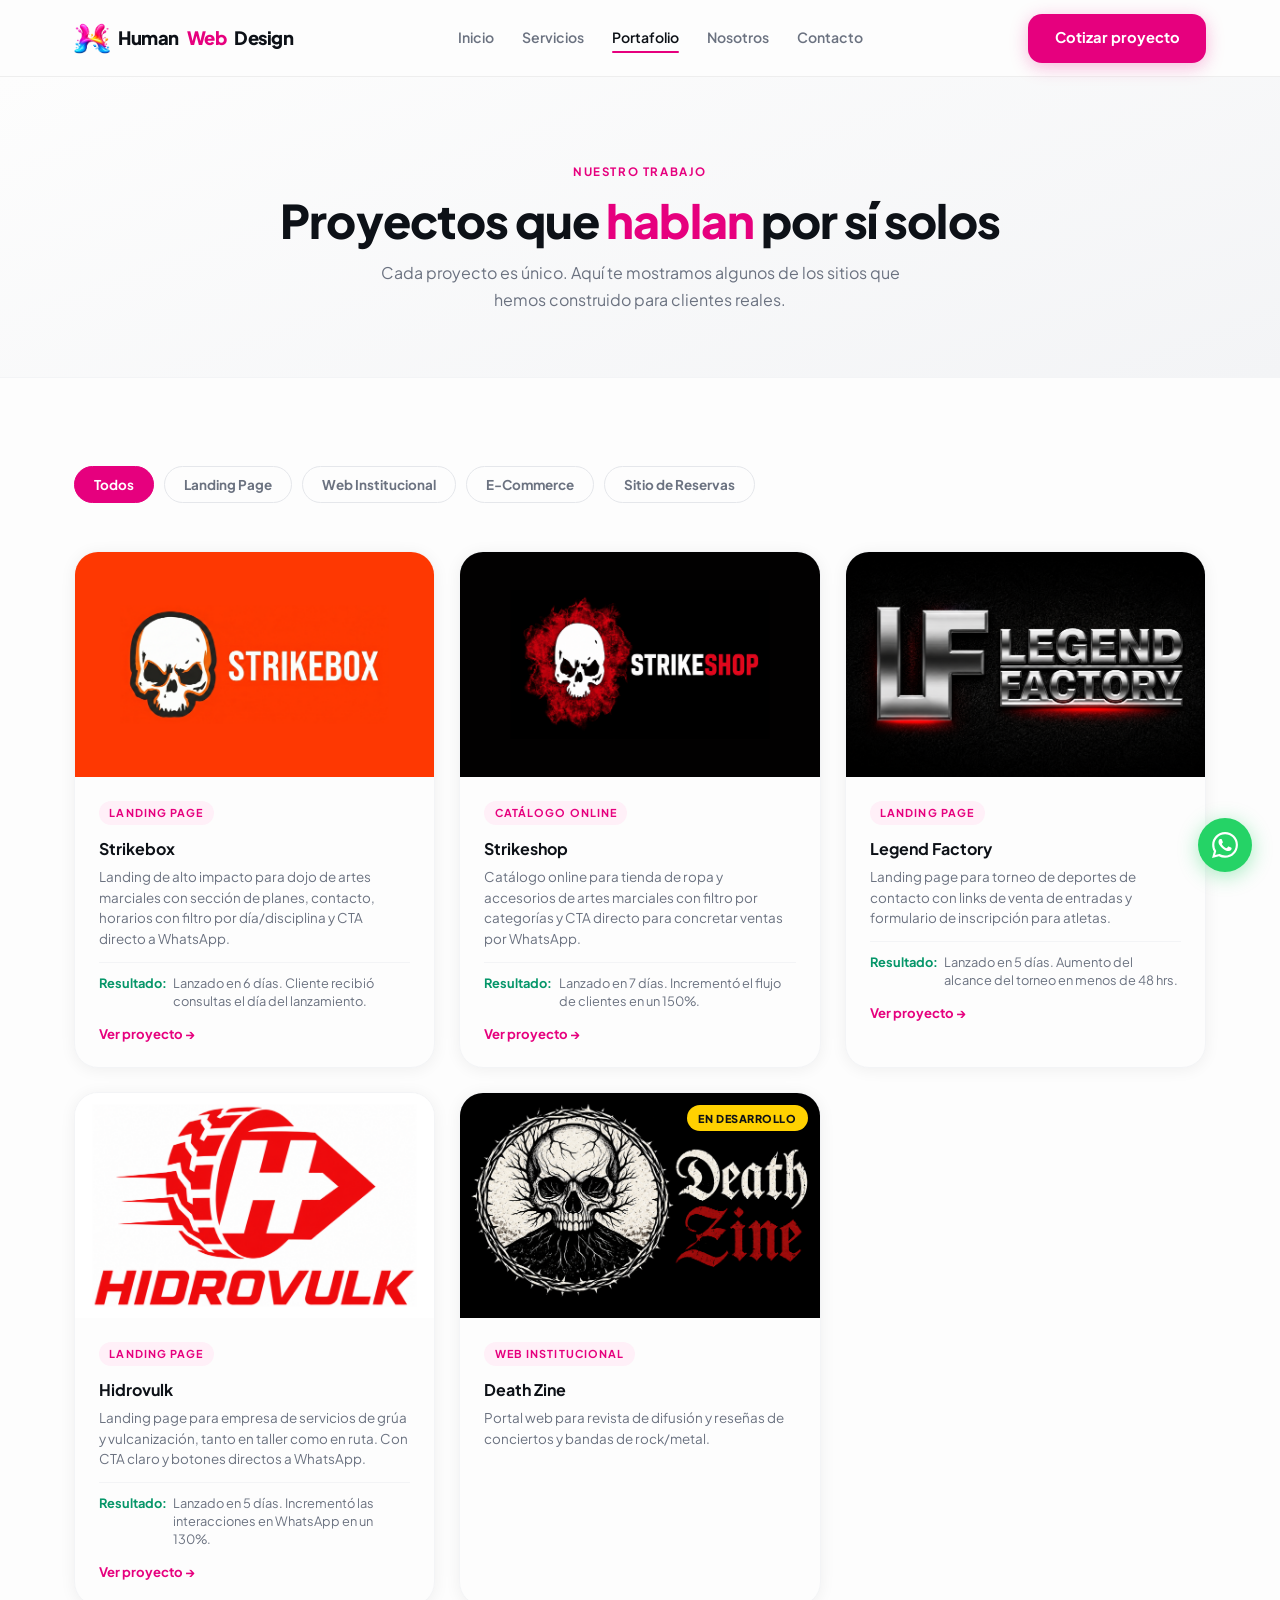
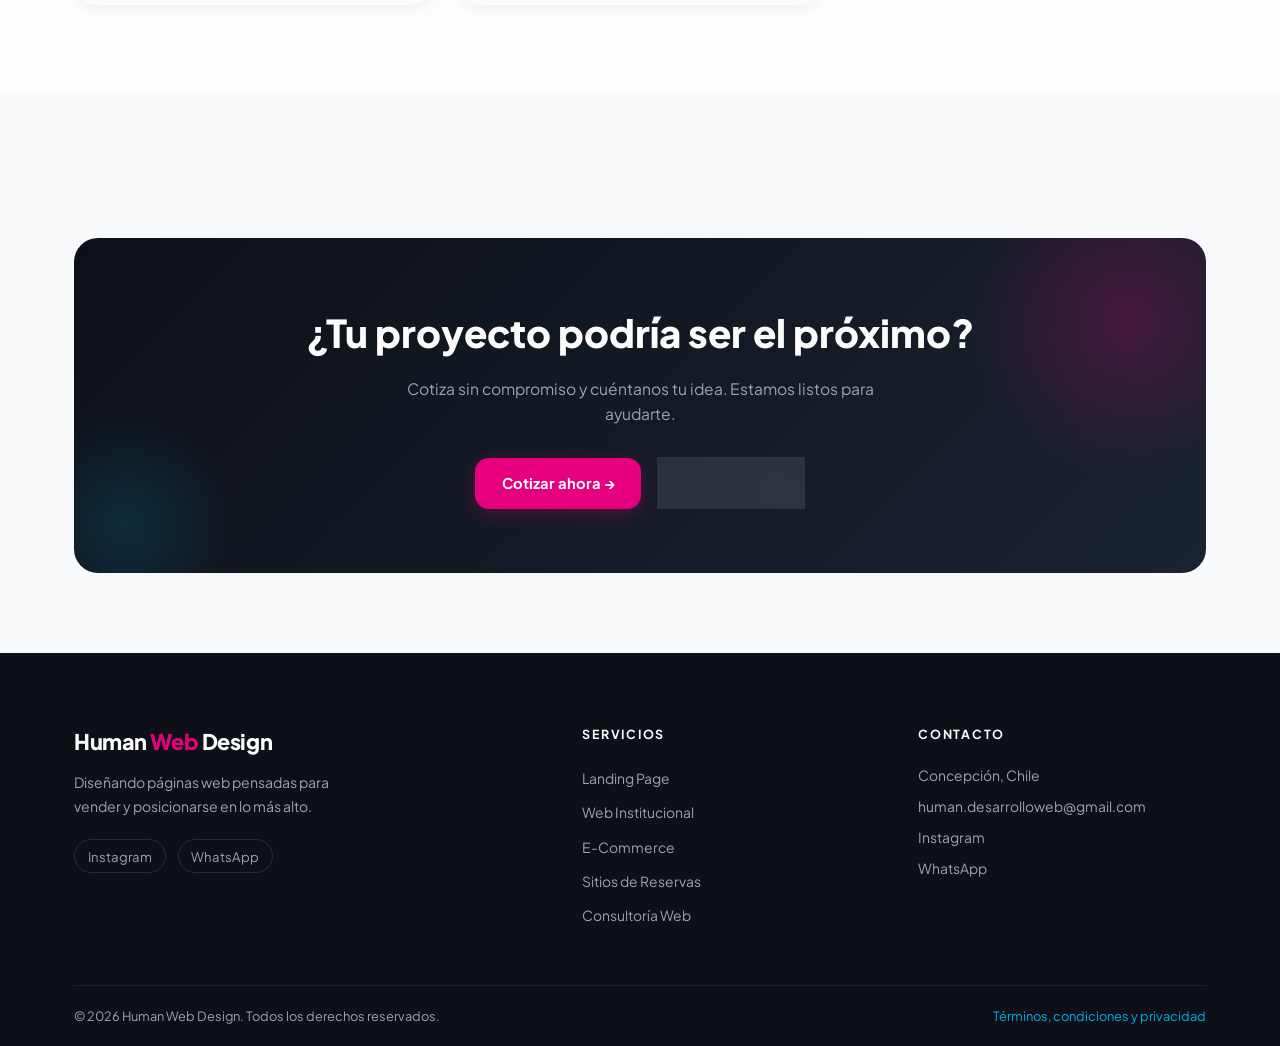
==== portafolio.html @ 86f571ec "update website" ====
<!DOCTYPE html>
<html lang="es">
<head>
  <meta charset="UTF-8" />
  <meta name="viewport" content="width=device-width, initial-scale=1.0" />
  <title>Portafolio de Proyectos Web — Human Web Design Chile</title>
  <meta name="description" content="Conoce los proyectos web que hemos desarrollado: landing pages, tiendas online y sitios institucionales para negocios chilenos." />
  <link rel="canonical" href="https://humanwebdesign.cl/portafolio.html" />
  <link rel="icon" type="image/x-icon" href="assets/img/favicon.ico" />

  <link rel="preconnect" href="https://fonts.googleapis.com" />
  <link rel="preconnect" href="https://fonts.gstatic.com" crossorigin />
  <link href="https://fonts.googleapis.com/css2?family=Plus+Jakarta+Sans:wght@400;500;600;700;800&display=swap" rel="stylesheet" />

  <link rel="stylesheet" href="styles.css" />
</head>

<body>

  <!-- NAVBAR -->
  <header class="navbar">
    <div class="container">
      <a href="index.html" class="nav-logo">
        <img src="assets/img/logo.png" alt="Human Web Design" />
        Human <span>Web</span> Design
      </a>
      <nav class="nav-links" aria-label="Navegación principal">
        <a href="index.html">Inicio</a>
        <a href="servicios.html">Servicios</a>
        <a href="portafolio.html">Portafolio</a>
        <a href="index.html#nosotros">Nosotros</a>
        <a href="index.html#contacto">Contacto</a>
      </nav>
      <div class="nav-cta">
        <a href="index.html#contacto" class="btn btn-primary">Cotizar proyecto</a>
      </div>
      <button class="hamburger" aria-label="Abrir menú" aria-expanded="false">
        <span></span><span></span><span></span>
      </button>
    </div>
    <nav class="mobile-menu" aria-label="Menú móvil">
      <a href="index.html">Inicio</a>
      <a href="servicios.html">Servicios</a>
      <a href="portafolio.html">Portafolio</a>
      <a href="index.html#nosotros">Nosotros</a>
      <a href="index.html#contacto">Contacto</a>
      <a href="index.html#contacto" class="btn btn-primary">Cotizar proyecto</a>
    </nav>
  </header>


  <!-- PAGE HERO -->
  <section class="page-hero">
    <div class="container">
      <span class="section-label">Nuestro trabajo</span>
      <h1 class="section-title">Proyectos que <span>hablan</span> por sí solos</h1>
      <p class="section-sub">
        Cada proyecto es único. Aquí te mostramos algunos de los sitios que hemos construido
        para clientes reales.
      </p>
    </div>
  </section>


  <!-- PORTAFOLIO COMPLETO CON FILTROS -->
  <section class="portfolio-full">
    <div class="container">

      <div class="filter-bar" role="group" aria-label="Filtrar proyectos">
        <button class="filter-btn active" data-filter="todos">Todos</button>
        <button class="filter-btn" data-filter="landing-page">Landing Page</button>
        <button class="filter-btn" data-filter="web-institucional">Web Institucional</button>
        <button class="filter-btn" data-filter="ecommerce">E-Commerce</button>
        <button class="filter-btn" data-filter="reservas">Sitio de Reservas</button>
      </div>

      <div class="portfolio-full-grid">

        <!-- Strikebox -->
        <div class="project-card" data-category="landing-page">
          <div class="project-thumb thumb-grad-1">
            <img src="assets/img/logo-strikebox.png" alt="Strikebox" />
          </div>
          <div class="project-info">
            <span class="project-tag">Landing Page</span>
            <h3>Strikebox</h3>
            <p>Landing de alto impacto para dojo de artes marciales con sección de planes, contacto, horarios con filtro por día/disciplina y CTA directo a WhatsApp.</p>
            <div class="project-result">
              <strong>Resultado:</strong>
              <span>Lanzado en 6 días. Cliente recibió consultas el día del lanzamiento.</span>
            </div>
            <a href="https://strikebox.cl" class="project-link" target="_blank" rel="noopener">Ver proyecto →</a>
          </div>
        </div>

        <!-- Strikeshop -->
        <div class="project-card" data-category="ecommerce">
          <div class="project-thumb thumb-grad-2">
            <img src="assets/img/logo-strikeshop.png" alt="Strikeshop" />
          </div>
          <div class="project-info">
            <span class="project-tag">Catálogo Online</span>
            <h3>Strikeshop</h3>
            <p>Catálogo online para tienda de ropa y accesorios de artes marciales con filtro por categorías y CTA directo para concretar ventas por WhatsApp.</p>
            <div class="project-result">
              <strong>Resultado:</strong>
              <span>Lanzado en 7 días. Incrementó el flujo de clientes en un 150%.</span>
            </div>
            <a href="https://strikebox.cl/strikeshop" class="project-link" target="_blank" rel="noopener">Ver proyecto →</a>
          </div>
        </div>

        <!-- Legend Factory -->
        <div class="project-card" data-category="landing-page">
          <div class="project-thumb thumb-grad-3">
            <img src="assets/img/logo-legendfactory.png" alt="Legend Factory" />
          </div>
          <div class="project-info">
            <span class="project-tag">Landing Page</span>
            <h3>Legend Factory</h3>
            <p>Landing page para torneo de deportes de contacto con links de venta de entradas y formulario de inscripción para atletas.</p>
            <div class="project-result">
              <strong>Resultado:</strong>
              <span>Lanzado en 5 días. Aumento del alcance del torneo en menos de 48 hrs.</span>
            </div>
            <a href="https://strikebox.cl/legendfactory" class="project-link" target="_blank" rel="noopener">Ver proyecto →</a>
          </div>
        </div>

        <!-- Hidrovulk -->
        <div class="project-card" data-category="landing-page">
          <div class="project-thumb thumb-grad-4">
            <img src="assets/img/logo-hidrovulk.png" alt="Hidrovulk" />
          </div>
          <div class="project-info">
            <span class="project-tag">Landing Page</span>
            <h3>Hidrovulk</h3>
            <p>Landing page para empresa de servicios de grúa y vulcanización, tanto en taller como en ruta. Con CTA claro y botones directos a WhatsApp.</p>
            <div class="project-result">
              <strong>Resultado:</strong>
              <span>Lanzado en 5 días. Incrementó las interacciones en WhatsApp en un 130%.</span>
            </div>
            <a href="https://hidrovulk.netlify.app" class="project-link" target="_blank" rel="noopener">Ver proyecto →</a>
          </div>
        </div>

        <!-- Death Zine -->
        <div class="project-card" data-category="web-institucional">
          <div class="project-thumb thumb-grad-5">
            <img src="assets/img/logo-deathzine.png" alt="Death Zine" />
          </div>
          <div class="project-info">
            <span class="badge-wip">En desarrollo</span>
            <span class="project-tag">Web Institucional</span>
            <h3>Death Zine</h3>
            <p>Portal web para revista de difusión y reseñas de conciertos y bandas de rock/metal.</p>
          </div>
        </div>

      </div><!-- /portfolio-full-grid -->

    </div>
  </section>


  <!-- CTA FINAL -->
  <section style="padding:5rem 0; background:#F8F9FB;">
    <div class="container">
      <div class="cta-banner">
        <h2>¿Tu proyecto podría ser el próximo?</h2>
        <p>Cotiza sin compromiso y cuéntanos tu idea. Estamos listos para ayudarte.</p>
        <div class="cta-actions">
          <a href="index.html#contacto" class="btn btn-primary">Cotizar ahora →</a>
          <a href="servicios.html" class="btn btn-ghost">Ver servicios</a>
        </div>
      </div>
    </div>
  </section>


  <!-- FOOTER -->
  <footer class="footer">
    <div class="container">
      <div class="footer-grid">
        <div class="footer-brand">
          <h2>Human <span>Web</span> Design</h2>
          <p>Diseñando páginas web pensadas para vender y posicionarse en lo más alto.</p>
          <div class="footer-social">
            <a href="https://www.instagram.com/humanwebdesign/" target="_blank" rel="noopener">Instagram</a>
            <a href="https://wa.me/56973410591" target="_blank" rel="noopener">WhatsApp</a>
          </div>
        </div>
        <div class="footer-col">
          <h3>Servicios</h3>
          <ul>
            <li><a href="servicios.html">Landing Page</a></li>
            <li><a href="servicios.html">Web Institucional</a></li>
            <li><a href="servicios.html">E-Commerce</a></li>
            <li><a href="servicios.html">Sitios de Reservas</a></li>
            <li><a href="servicios.html">Consultoría Web</a></li>
          </ul>
        </div>
        <div class="footer-col">
          <h3>Contacto</h3>
          <address>
            <p>Concepción, Chile</p>
            <p><a href="mailto:human.desarrolloweb@gmail.com">human.desarrolloweb@gmail.com</a></p>
            <p><a href="https://www.instagram.com/humanwebdesign/" target="_blank" rel="noopener">Instagram</a></p>
            <p><a href="https://wa.me/56973410591" target="_blank" rel="noopener">WhatsApp</a></p>
          </address>
        </div>
      </div>
      <div class="footer-bottom">
        <p>© 2026 Human Web Design. Todos los derechos reservados.</p>
        <a href="privacidad.html">Términos, condiciones y privacidad</a>
      </div>
    </div>
  </footer>

  <a
    href="https://wa.me/56973410591?text=Hola%2C%20me%20interesa%20cotizar%20un%20proyecto%20web."
    target="_blank"
    rel="noopener noreferrer"
    aria-label="Contactar por WhatsApp"
    class="whatsapp-btn"
  >
    <svg xmlns="http://www.w3.org/2000/svg" width="26" height="26" viewBox="0 0 24 24" fill="#ffffff">
      <path d="M17.472 14.382c-.297-.149-1.758-.867-2.03-.967-.273-.099-.471-.148-.67.15-.197.297-.767.966-.94 1.164-.173.199-.347.223-.644.075-.297-.15-1.255-.463-2.39-1.475-.883-.788-1.48-1.761-1.653-2.059-.173-.297-.018-.458.13-.606.134-.133.298-.347.446-.52.149-.174.198-.298.298-.497.099-.198.05-.371-.025-.52-.075-.149-.669-1.612-.916-2.207-.242-.579-.487-.5-.669-.51-.173-.008-.371-.01-.57-.01-.198 0-.52.074-.792.372-.272.297-1.04 1.016-1.04 2.479 0 1.462 1.065 2.875 1.213 3.074.149.198 2.096 3.2 5.077 4.487.709.306 1.262.489 1.694.625.712.227 1.36.195 1.871.118.571-.085 1.758-.719 2.006-1.413.248-.694.248-1.289.173-1.413-.074-.124-.272-.198-.57-.347m-5.421 7.403h-.004a9.87 9.87 0 01-5.031-1.378l-.361-.214-3.741.982.998-3.648-.235-.374a9.86 9.86 0 01-1.51-5.26c.001-5.45 4.436-9.884 9.888-9.884 2.64 0 5.122 1.03 6.988 2.898a9.825 9.825 0 012.893 6.994c-.003 5.45-4.437 9.884-9.885 9.884m8.413-18.297A11.815 11.815 0 0012.05 0C5.495 0 .16 5.335.157 11.892c0 2.096.547 4.142 1.588 5.945L.057 24l6.305-1.654a11.882 11.882 0 005.683 1.448h.005c6.554 0 11.89-5.335 11.893-11.893a11.821 11.821 0 00-3.48-8.413z"/>
    </svg>
  </a>

  <script src="script.js"></script>
</body>
</html>
---- styles.css ----
/* ============================================================
   HUMAN WEB DESIGN — styles.css
   Fuente: Plus Jakarta Sans (Google Fonts)
   ============================================================ */

/* ---------- Variables de marca ---------- */
:root {
  --magenta:    #E6007E;
  --magenta-lt: #FFF0F8;
  --cyan:       #00AEEA;
  --cyan-lt:    #E8F9FF;
  --yellow:     #FFD100;
  --dark:       #0D1117;
  --dark-2:     #1A2332;
  --gray:       #6B7280;
  --gray-lt:    #9CA3AF;
  --light:      #F3F4F6;
  --white:      #FDFDFD;
  --border:     rgba(0,0,0,.07);
  --radius:     .875rem;
  --radius-lg:  1.5rem;
  --shadow:     0 2px 16px rgba(0,0,0,.06);
  --shadow-md:  0 8px 40px rgba(0,0,0,.10);
  --shadow-lg:  0 20px 60px rgba(0,0,0,.14);
}

/* ---------- Reset / Base ---------- */
*, *::before, *::after { box-sizing: border-box; margin: 0; padding: 0; }

html { scroll-behavior: smooth; }

body {
  font-family: 'Plus Jakarta Sans', sans-serif;
  background-color: var(--white);
  color: var(--dark);
  line-height: 1.6;
  -webkit-font-smoothing: antialiased;
}

img { display: block; max-width: 100%; }
a   { text-decoration: none; color: inherit; }
ul  { list-style: none; }

/* ---------- Utilidades ---------- */
.container {
  width: 100%;
  max-width: 1180px;
  margin-inline: auto;
  padding-inline: 1.5rem;
}

.section-label {
  display: inline-block;
  font-size: .72rem;
  font-weight: 700;
  letter-spacing: .14em;
  text-transform: uppercase;
  color: var(--magenta);
  margin-bottom: .75rem;
}

.section-title {
  font-size: clamp(1.9rem, 4vw, 2.9rem);
  font-weight: 800;
  line-height: 1.15;
  letter-spacing: -.02em;
  color: var(--dark);
}

.section-title span { color: var(--magenta); }

.section-sub {
  color: var(--gray);
  max-width: 540px;
  font-size: 1rem;
  margin-top: .75rem;
  line-height: 1.7;
}

/* ---------- Botones ---------- */
.btn {
  display: inline-flex;
  align-items: center;
  gap: .45rem;
  font-family: inherit;
  font-weight: 700;
  font-size: .92rem;
  padding: .8rem 1.65rem;
  border-radius: var(--radius);
  border: none;
  cursor: pointer;
  transition: transform .18s ease, box-shadow .18s ease, background .18s ease, opacity .18s ease;
  white-space: nowrap;
}

.btn:hover  { transform: translateY(-2px); box-shadow: var(--shadow-md); }
.btn:active { transform: translateY(0); }

.btn-primary {
  background: var(--magenta);
  color: #fff;
  box-shadow: 0 4px 18px rgba(230,0,126,.28);
}

.btn-primary:hover { background: #cc006f; }

.btn-outline {
  background: transparent;
  color: var(--magenta);
  border: 2px solid var(--magenta);
}

.btn-outline:hover { background: var(--magenta); color: #fff; }

.btn-ghost {
  background: rgba(255,255,255,.1);
  color: #fff;
  border: 1.5px solid rgba(255,255,255,.25);
  backdrop-filter: blur(8px);
}

.btn-ghost:hover { background: rgba(255,255,255,.2); }

/* ---------- NAVBAR ---------- */
.navbar {
  position: sticky;
  top: 0;
  z-index: 200;
  background: rgba(253,253,253,.92);
  backdrop-filter: blur(16px);
  -webkit-backdrop-filter: blur(16px);
  border-bottom: 1px solid rgba(0,0,0,.06);
  padding: .85rem 0;
}

.navbar .container {
  display: flex;
  align-items: center;
  justify-content: space-between;
  gap: 1.5rem;
}

.nav-logo {
  display: flex;
  align-items: center;
  gap: .5rem;
  font-size: 1.15rem;
  font-weight: 800;
  letter-spacing: -.025em;
  color: var(--dark);
  white-space: nowrap;
  flex-shrink: 0;
}

.nav-logo span { color: var(--magenta); }

.nav-logo img {
  height: 36px;
  width: 36px;
  object-fit: contain;
}

.nav-links {
  display: flex;
  align-items: center;
  gap: 1.75rem;
}

.nav-links a {
  font-weight: 600;
  font-size: .88rem;
  color: var(--gray);
  transition: color .2s;
  position: relative;
  padding-bottom: 2px;
}

.nav-links a::after {
  content: '';
  position: absolute;
  bottom: -3px;
  left: 0;
  width: 0;
  height: 2px;
  background: var(--magenta);
  border-radius: 2px;
  transition: width .22s ease;
}

.nav-links a:hover,
.nav-links a.active { color: var(--dark); }

.nav-links a:hover::after,
.nav-links a.active::after { width: 100%; }

.nav-cta { display: flex; align-items: center; }

/* Hamburger */
.hamburger {
  display: none;
  flex-direction: column;
  gap: 5px;
  background: none;
  border: none;
  cursor: pointer;
  padding: 6px;
  border-radius: .5rem;
}

.hamburger span {
  display: block;
  width: 24px;
  height: 2px;
  background: var(--dark);
  border-radius: 2px;
  transition: transform .28s ease, opacity .28s ease;
}

.mobile-menu {
  display: none;
  flex-direction: column;
  gap: .25rem;
  padding: 1rem 1.5rem 1.5rem;
  background: var(--white);
  border-top: 1px solid var(--light);
  animation: slideDown .22s ease;
}

.mobile-menu a {
  font-weight: 600;
  color: var(--gray);
  font-size: .95rem;
  padding: .6rem 0;
  border-bottom: 1px solid var(--light);
  transition: color .2s;
}

.mobile-menu a:last-of-type { border-bottom: none; }
.mobile-menu a:hover { color: var(--magenta); }

.mobile-menu .btn {
  width: 100%;
  justify-content: center;
  margin-top: .75rem;
  border-bottom: none;
  color: #fff;
}

@keyframes slideDown {
  from { opacity: 0; transform: translateY(-6px); }
  to   { opacity: 1; transform: translateY(0); }
}

/* ---------- HERO ---------- */
.hero {
  padding: 5.5rem 0 5rem;
  overflow: hidden;
  position: relative;
  background: var(--white);
}

/* Fondo decorativo sutil */
.hero::before {
  content: '';
  position: absolute;
  top: -180px;
  right: -200px;
  width: 700px;
  height: 700px;
  border-radius: 50%;
  background: radial-gradient(circle, rgba(0,174,234,.08) 0%, transparent 65%);
  pointer-events: none;
}

.hero::after {
  content: '';
  position: absolute;
  bottom: -100px;
  left: -100px;
  width: 400px;
  height: 400px;
  border-radius: 50%;
  background: radial-gradient(circle, rgba(230,0,126,.06) 0%, transparent 65%);
  pointer-events: none;
}

.hero-content {
  display: grid;
  grid-template-columns: 1.05fr 1fr;
  gap: 4rem;
  align-items: center;
  position: relative;
  z-index: 1;
}

.hero-tag {
  display: inline-flex;
  align-items: center;
  gap: .5rem;
  background: var(--magenta-lt);
  color: var(--magenta);
  font-size: .73rem;
  font-weight: 700;
  letter-spacing: .11em;
  text-transform: uppercase;
  padding: .38rem .9rem;
  border-radius: 999px;
  border: 1px solid rgba(230,0,126,.14);
  margin-bottom: 1.4rem;
}

.hero-title {
  font-size: clamp(2.4rem, 5vw, 3.75rem);
  font-weight: 800;
  line-height: 1.1;
  letter-spacing: -.025em;
  color: var(--dark);
  margin-bottom: 1.25rem;
}

.hero-title .accent-m { color: var(--magenta); }
.hero-title .accent-c { color: var(--cyan); }

.hero-desc {
  font-size: 1.05rem;
  color: var(--gray);
  max-width: 460px;
  margin-bottom: 2rem;
  line-height: 1.75;
}

.hero-actions { display: flex; gap: 1rem; flex-wrap: wrap; }

.hero-stats {
  display: flex;
  gap: 2.5rem;
  margin-top: 2.5rem;
  padding-top: 2rem;
  border-top: 1px solid var(--light);
  flex-wrap: wrap;
}

.stat-item { display: flex; flex-direction: column; gap: .15rem; }

.stat-num {
  font-size: 1.9rem;
  font-weight: 800;
  color: var(--dark);
  letter-spacing: -.03em;
  line-height: 1;
}

.stat-num span { color: var(--magenta); }
.stat-label { font-size: .77rem; color: var(--gray); font-weight: 600; letter-spacing: .01em; }

/* Hero visual */
.hero-visual {
  position: relative;
  display: flex;
  justify-content: center;
  align-items: center;
}

.hero-visual img {
  width: 100%;
  max-width: 500px;
  border-radius: var(--radius-lg);
  box-shadow: var(--shadow-lg);
  object-fit: cover;
}

/* ---------- LOGO BAR ---------- */
.logo-bar {
  padding: 2.25rem 0;
  border-top: 1px solid var(--light);
  border-bottom: 1px solid var(--light);
  background: #FAFAFA;
}

.logo-bar-label {
  text-align: center;
  font-size: .7rem;
  font-weight: 700;
  letter-spacing: .14em;
  text-transform: uppercase;
  color: var(--gray-lt);
  margin-bottom: 1.5rem;
}

.logo-bar-row {
  display: flex;
  justify-content: center;
  align-items: center;
  gap: 3rem;
  flex-wrap: wrap;
}

.logo-bar-row img {
  height: 36px;
  width: auto;
  object-fit: contain;
  opacity: .6;
  filter: grayscale(1);
  transition: opacity .2s, filter .2s;
}

.logo-bar-row img:hover {
  opacity: 1;
  filter: grayscale(0);
}

/* ---------- SERVICIOS RESUMEN (index) ---------- */
.services-section {
  padding: 5.5rem 0;
  background: #F8F9FB;
}

.services-header {
  display: flex;
  justify-content: space-between;
  align-items: flex-end;
  gap: 1.5rem;
  margin-bottom: 3rem;
  flex-wrap: wrap;
}

.services-grid {
  display: grid;
  grid-template-columns: repeat(auto-fill, minmax(210px, 1fr));
  gap: 1.25rem;
}

.service-card {
  background: var(--white);
  border-radius: var(--radius-lg);
  padding: 2rem 1.5rem;
  border: 1.5px solid var(--light);
  box-shadow: var(--shadow);
  transition: transform .22s ease, box-shadow .22s ease, border-color .22s ease;
  cursor: default;
}

.service-card:hover {
  transform: translateY(-4px);
  box-shadow: var(--shadow-md);
  border-color: rgba(230,0,126,.2);
}

.service-icon {
  width: 50px;
  height: 50px;
  border-radius: .9rem;
  display: flex;
  align-items: center;
  justify-content: center;
  font-size: 1.35rem;
  margin-bottom: 1.2rem;
}

.icon-m { background: var(--magenta-lt); }
.icon-c { background: var(--cyan-lt); }
.icon-y { background: #FFFDE7; }
.icon-g { background: #F0FDF4; }
.icon-p { background: #F3F0FF; }

.service-card h3 {
  font-size: 1rem;
  font-weight: 700;
  margin-bottom: .4rem;
  color: var(--dark);
}

.service-card p {
  font-size: .86rem;
  color: var(--gray);
  line-height: 1.6;
}

/* ---------- PORTAFOLIO DESTACADO ---------- */
.portfolio-section { padding: 5.5rem 0; }

.portfolio-header {
  display: flex;
  justify-content: space-between;
  align-items: flex-end;
  gap: 1rem;
  margin-bottom: 3rem;
  flex-wrap: wrap;
}

.portfolio-grid {
  display: grid;
  grid-template-columns: repeat(3, 1fr);
  gap: 1.5rem;
}

.project-card {
  border-radius: var(--radius-lg);
  overflow: hidden;
  background: var(--white);
  border: 1.5px solid var(--light);
  box-shadow: var(--shadow);
  transition: transform .25s ease, box-shadow .25s ease;
  position: relative;
}

.project-card:hover {
  transform: translateY(-5px);
  box-shadow: var(--shadow-md);
}

.project-thumb {
  width: 100%;
  aspect-ratio: 16 / 10;
  display: flex;
  align-items: center;
  justify-content: center;
  font-weight: 800;
  font-size: 1.15rem;
  color: #fff;
  position: relative;
  overflow: hidden;
  background: var(--light);
}

.project-thumb img {
  width: 100%;
  height: 100%;
  object-fit: cover;
  transition: transform .4s ease;
}

.project-card:hover .project-thumb img { transform: scale(1.04); }

.thumb-grad-1 { background: linear-gradient(135deg, #E6007E, #FF6B9D); }
.thumb-grad-2 { background: linear-gradient(135deg, #00AEEA, #0070C0); }
.thumb-grad-3 { background: linear-gradient(135deg, #FFD100, #FF9500); }
.thumb-grad-4 { background: linear-gradient(135deg, #7B2FBE, #E6007E); }
.thumb-grad-5 { background: linear-gradient(135deg, #00B894, #00AEEA); }
.thumb-grad-6 { background: linear-gradient(135deg, #FF6348, #FFD100); }

.project-info { padding: 1.35rem 1.5rem; }

.project-tag {
  display: inline-block;
  font-size: .68rem;
  font-weight: 700;
  text-transform: uppercase;
  letter-spacing: .1em;
  color: var(--magenta);
  background: var(--magenta-lt);
  padding: .22rem .65rem;
  border-radius: 999px;
  margin-bottom: .65rem;
}

.project-info h3 {
  font-size: 1rem;
  font-weight: 700;
  color: var(--dark);
  margin-bottom: .35rem;
}

.project-info p {
  font-size: .84rem;
  color: var(--gray);
  line-height: 1.55;
}

.project-result {
  display: flex;
  align-items: flex-start;
  gap: .4rem;
  margin-top: .75rem;
  padding-top: .75rem;
  border-top: 1px solid var(--light);
  font-size: .8rem;
  line-height: 1.4;
}

.project-result strong {
  color: #059669;
  font-weight: 700;
  flex-shrink: 0;
}

.project-result span { color: var(--gray); }

.project-link {
  display: inline-flex;
  align-items: center;
  gap: .3rem;
  font-size: .82rem;
  font-weight: 700;
  color: var(--magenta);
  margin-top: .75rem;
  transition: gap .18s ease, opacity .18s;
}

.project-link:hover { gap: .55rem; opacity: .8; }

.portfolio-cta {
  text-align: center;
  margin-top: 2.5rem;
}

/* ---------- BADGE "EN DESARROLLO" ---------- */
.badge-wip {
  position: absolute;
  top: 12px;
  right: 12px;
  z-index: 2;
  background: var(--yellow);
  color: var(--dark);
  font-size: .68rem;
  font-weight: 800;
  padding: .28rem .7rem;
  border-radius: 999px;
  letter-spacing: .05em;
  text-transform: uppercase;
}

/* ---------- NOSOTROS ---------- */
.about-section {
  padding: 5.5rem 0;
  background: #F8F9FB;
}

.about-grid {
  display: grid;
  grid-template-columns: 1fr 1fr;
  gap: 4rem;
  align-items: center;
}

.about-text p {
  color: var(--gray);
  font-size: 1rem;
  line-height: 1.78;
  margin-top: 1rem;
}

.about-features {
  margin-top: 2rem;
  display: flex;
  flex-direction: column;
  gap: 1.1rem;
}

.about-feature {
  display: flex;
  gap: .875rem;
  align-items: flex-start;
}

.about-feature-icon {
  width: 36px;
  height: 36px;
  border-radius: .6rem;
  background: var(--magenta-lt);
  display: flex;
  align-items: center;
  justify-content: center;
  font-size: 1rem;
  flex-shrink: 0;
  margin-top: .1rem;
}

.about-feature-text strong {
  display: block;
  font-weight: 700;
  color: var(--dark);
  font-size: .93rem;
}

.about-feature-text span {
  display: block;
  font-size: .84rem;
  color: var(--gray);
  margin-top: .15rem;
  line-height: 1.55;
}

.ceo-card {
  background: var(--white);
  border-radius: var(--radius-lg);
  box-shadow: var(--shadow-md);
  overflow: hidden;
  border: 1.5px solid var(--light);
}

.ceo-banner {
  height: 86px;
  background: linear-gradient(135deg, var(--magenta) 0%, var(--cyan) 100%);
}

.ceo-body { padding: 0 1.75rem 1.75rem; }

.ceo-avatar {
  width: 70px;
  height: 70px;
  border-radius: 50%;
  background: var(--dark);
  border: 4px solid var(--white);
  margin-top: -35px;
  margin-bottom: .85rem;
  display: flex;
  align-items: center;
  justify-content: center;
  font-size: 1.5rem;
  color: #fff;
  font-weight: 800;
  overflow: hidden;
}

.ceo-avatar img {
  width: 100%;
  height: 100%;
  object-fit: cover;
}

.ceo-body h3 { font-size: 1.1rem; font-weight: 800; color: var(--dark); }

.ceo-body .ceo-role {
  color: var(--gray);
  font-size: .85rem;
  margin: .3rem 0 .85rem;
}

.ceo-body .ceo-desc {
  color: var(--gray);
  font-size: .88rem;
  line-height: 1.65;
  margin-bottom: 1rem;
}

.ceo-badge {
  display: inline-flex;
  align-items: center;
  gap: .4rem;
  background: var(--dark);
  color: #fff;
  font-size: .75rem;
  font-weight: 700;
  padding: .38rem .9rem;
  border-radius: 999px;
  letter-spacing: .04em;
}

/* ---------- TESTIMONIOS ---------- */
.testimonials-section {
  padding: 5.5rem 0;
  background: var(--white);
}

.testimonials-grid {
  display: grid;
  grid-template-columns: repeat(auto-fill, minmax(280px, 1fr));
  gap: 1.5rem;
  max-width: 920px;
  margin: 2.5rem auto 0;
}

.testimonial-card {
  background: var(--white);
  border: 1.5px solid var(--light);
  border-radius: var(--radius-lg);
  padding: 1.75rem;
  box-shadow: var(--shadow);
  transition: box-shadow .2s, transform .2s;
}

.testimonial-card:hover {
  box-shadow: var(--shadow-md);
  transform: translateY(-3px);
}

.testimonial-quote {
  font-size: 1.6rem;
  color: var(--magenta);
  margin-bottom: .5rem;
  line-height: 1;
}

.testimonial-text {
  color: #374151;
  font-size: .93rem;
  line-height: 1.75;
  margin-bottom: 1.25rem;
}

.testimonial-author {
  display: flex;
  align-items: center;
  gap: .75rem;
}

.testimonial-avatar {
  width: 40px;
  height: 40px;
  border-radius: 50%;
  background: var(--magenta);
  color: #fff;
  display: flex;
  align-items: center;
  justify-content: center;
  font-weight: 800;
  font-size: .88rem;
  flex-shrink: 0;
  overflow: hidden;
}

.testimonial-avatar img {
  width: 100%;
  height: 100%;
  object-fit: cover;
}

.testimonial-name {
  font-weight: 700;
  color: var(--dark);
  font-size: .88rem;
}

.testimonial-company {
  font-size: .76rem;
  color: var(--gray-lt);
  margin-top: .1rem;
}

/* ---------- CONTACTO ---------- */
.contact-section { padding: 5.5rem 0; }

.contact-grid {
  display: grid;
  grid-template-columns: 1fr 1.4fr;
  gap: 4rem;
  align-items: start;
}

.contact-info h2 {
  font-size: clamp(1.7rem, 3.5vw, 2.5rem);
  font-weight: 800;
  color: var(--dark);
  margin-bottom: .75rem;
  letter-spacing: -.02em;
}

.contact-info p {
  color: var(--gray);
  font-size: 1rem;
  line-height: 1.7;
}

.contact-details { margin-top: 2rem; display: flex; flex-direction: column; gap: .85rem; }

.contact-detail {
  display: flex;
  align-items: center;
  gap: .75rem;
  color: var(--gray);
  font-size: .92rem;
}

.contact-detail-icon {
  width: 38px;
  height: 38px;
  border-radius: .65rem;
  display: flex;
  align-items: center;
  justify-content: center;
  background: var(--magenta-lt);
  font-size: .95rem;
  flex-shrink: 0;
}

.contact-form {
  background: var(--white);
  border-radius: var(--radius-lg);
  padding: 2.25rem;
  box-shadow: var(--shadow-md);
  border: 1.5px solid var(--light);
}

.form-group { margin-bottom: 1.2rem; }

.form-group label {
  display: block;
  font-size: .82rem;
  font-weight: 700;
  color: var(--dark);
  margin-bottom: .45rem;
}

.form-group input,
.form-group select,
.form-group textarea {
  width: 100%;
  font-family: inherit;
  font-size: .93rem;
  color: var(--dark);
  background: var(--white);
  border: 1.5px solid #E5E7EB;
  border-radius: var(--radius);
  padding: .78rem 1rem;
  outline: none;
  transition: border-color .2s, box-shadow .2s;
  appearance: none;
  -webkit-appearance: none;
}

.form-group input:focus,
.form-group select:focus,
.form-group textarea:focus {
  border-color: var(--magenta);
  box-shadow: 0 0 0 3px rgba(230,0,126,.1);
}

.form-group input::placeholder,
.form-group textarea::placeholder { color: #C1C8D0; }

.form-group textarea { resize: vertical; min-height: 120px; }

.form-row { display: grid; grid-template-columns: 1fr 1fr; gap: 1rem; }

#form-status {
  margin-top: 1rem;
  font-size: .88rem;
  font-weight: 600;
  text-align: center;
  padding: .75rem;
  border-radius: var(--radius);
  display: none;
}

#form-status.success { background: #ECFDF5; color: #059669; display: block; }
#form-status.error   { background: #FEF2F2; color: #DC2626; display: block; }
#form-status.loading { background: var(--light); color: var(--gray); display: block; }

/* ---------- FAQ ---------- */
.faq-section {
  padding: 5.5rem 0;
  background: #F8F9FB;
}

.faq-header { text-align: center; margin-bottom: 3rem; }
.faq-header .section-sub { margin-inline: auto; }

.faq-list {
  max-width: 700px;
  margin-inline: auto;
  display: flex;
  flex-direction: column;
  gap: .85rem;
}

.faq-item {
  background: var(--white);
  border-radius: var(--radius);
  border: 1.5px solid #E5E7EB;
  overflow: hidden;
  transition: border-color .2s;
}

.faq-item.open { border-color: var(--magenta); }

.faq-question {
  display: flex;
  justify-content: space-between;
  align-items: center;
  padding: 1.2rem 1.5rem;
  cursor: pointer;
  gap: 1rem;
  user-select: none;
}

.faq-question span {
  font-size: .95rem;
  font-weight: 700;
  color: var(--dark);
  line-height: 1.4;
}

.faq-icon {
  width: 28px;
  height: 28px;
  border-radius: 50%;
  background: var(--light);
  display: flex;
  align-items: center;
  justify-content: center;
  flex-shrink: 0;
  font-size: 1.1rem;
  color: var(--gray);
  transition: background .2s, color .2s, transform .3s;
  font-weight: 700;
}

.faq-item.open .faq-icon {
  background: var(--magenta);
  color: #fff;
  transform: rotate(45deg);
}

.faq-answer {
  max-height: 0;
  overflow: hidden;
  transition: max-height .35s ease;
}

.faq-answer p {
  padding: 0 1.5rem 1.2rem;
  color: var(--gray);
  font-size: .92rem;
  line-height: 1.72;
}

/* ---------- FOOTER ---------- */
.footer {
  background: var(--dark);
  color: #9CA3AF;
  padding: 4.5rem 0 0;
}

.footer-grid {
  display: grid;
  grid-template-columns: 1.6fr 1fr 1fr;
  gap: 3rem;
  padding-bottom: 3rem;
  border-bottom: 1px solid rgba(255,255,255,.07);
}

.footer-brand h2 {
  font-size: 1.35rem;
  font-weight: 800;
  color: var(--white);
  margin-bottom: .75rem;
  letter-spacing: -.02em;
}

.footer-brand h2 span { color: var(--magenta); }

.footer-brand p {
  font-size: .88rem;
  line-height: 1.7;
  max-width: 270px;
}

.footer-social {
  display: flex;
  gap: .75rem;
  margin-top: 1.25rem;
}

.footer-social a {
  font-size: .82rem;
  color: #9CA3AF;
  padding: .35rem .8rem;
  border: 1px solid rgba(255,255,255,.12);
  border-radius: 999px;
  transition: color .2s, border-color .2s;
}

.footer-social a:hover { color: var(--magenta); border-color: var(--magenta); }

.footer-col h3 {
  font-size: .78rem;
  font-weight: 700;
  text-transform: uppercase;
  letter-spacing: .14em;
  color: var(--white);
  margin-bottom: 1.25rem;
}

.footer-col li { margin-bottom: .55rem; }

.footer-col a {
  font-size: .87rem;
  color: #9CA3AF;
  transition: color .2s;
}

.footer-col a:hover { color: var(--magenta); }

.footer-col address { font-style: normal; }

.footer-col address p {
  font-size: .87rem;
  line-height: 1.6;
  margin-bottom: .55rem;
}

.footer-bottom {
  padding: 1.25rem 0;
  display: flex;
  justify-content: space-between;
  align-items: center;
  flex-wrap: wrap;
  gap: 1rem;
}

.footer-bottom p { font-size: .8rem; }

.footer-bottom a {
  font-size: .8rem;
  color: var(--cyan);
  transition: opacity .2s;
}

.footer-bottom a:hover { opacity: .75; }

/* ---------- WHATSAPP FLOTANTE ---------- */
.whatsapp-btn {
  position: fixed;
  bottom: 1.75rem;
  right: 1.75rem;
  z-index: 999;
  width: 54px;
  height: 54px;
  border-radius: 50%;
  background: #25D366;
  display: flex;
  align-items: center;
  justify-content: center;
  box-shadow: 0 4px 20px rgba(37,211,102,.4);
  transition: transform .2s, box-shadow .2s;
}

.whatsapp-btn:hover {
  transform: scale(1.1);
  box-shadow: 0 6px 28px rgba(37,211,102,.55);
}

/* ---------- SERVICIOS PAGE ---------- */
.page-hero {
  padding: 5rem 0 4rem;
  text-align: center;
  background: linear-gradient(160deg, #FDFDFD 0%, #F3F4F6 100%);
  border-bottom: 1px solid var(--light);
}

.page-hero .section-sub { margin-inline: auto; }

.services-full { padding: 5.5rem 0; }

.service-detail-grid {
  display: grid;
  grid-template-columns: repeat(3, 1fr);
  gap: 1.5rem;
}

.service-detail-card {
  background: var(--white);
  border-radius: var(--radius-lg);
  padding: 2.25rem;
  border: 1.5px solid var(--light);
  box-shadow: var(--shadow);
  transition: transform .22s, box-shadow .22s, border-color .22s;
}

.service-detail-card:hover {
  transform: translateY(-4px);
  box-shadow: var(--shadow-md);
  border-color: rgba(230,0,126,.22);
}

.service-detail-icon {
  width: 56px;
  height: 56px;
  border-radius: 1rem;
  display: flex;
  align-items: center;
  justify-content: center;
  font-size: 1.5rem;
  margin-bottom: 1.4rem;
}

.service-detail-card h3 {
  font-size: 1.15rem;
  font-weight: 800;
  color: var(--dark);
  margin-bottom: .6rem;
}

.service-detail-card > p {
  color: var(--gray);
  font-size: .9rem;
  line-height: 1.68;
  margin-bottom: 1.4rem;
}

.service-features { display: flex; flex-direction: column; gap: .55rem; }

.feature-item {
  display: flex;
  align-items: flex-start;
  gap: .55rem;
  font-size: .86rem;
  color: var(--gray);
  line-height: 1.45;
}

.feature-check {
  width: 17px;
  height: 17px;
  border-radius: 50%;
  background: var(--magenta);
  color: #fff;
  font-size: .6rem;
  display: flex;
  align-items: center;
  justify-content: center;
  flex-shrink: 0;
  margin-top: 2px;
  font-weight: 700;
}

/* ---------- CTA BANNER ---------- */
.cta-banner {
  background: linear-gradient(135deg, var(--dark) 0%, var(--dark-2) 100%);
  border-radius: var(--radius-lg);
  padding: 4rem 3.5rem;
  text-align: center;
  margin-top: 4rem;
  position: relative;
  overflow: hidden;
}

.cta-banner::before {
  content: '';
  position: absolute;
  top: -80px; right: -80px;
  width: 320px; height: 320px;
  border-radius: 50%;
  background: radial-gradient(circle, rgba(230,0,126,.22) 0%, transparent 70%);
  pointer-events: none;
}

.cta-banner::after {
  content: '';
  position: absolute;
  bottom: -60px; left: -60px;
  width: 220px; height: 220px;
  border-radius: 50%;
  background: radial-gradient(circle, rgba(0,174,234,.15) 0%, transparent 70%);
  pointer-events: none;
}

.cta-banner h2 {
  font-size: clamp(1.7rem, 3.5vw, 2.4rem);
  font-weight: 800;
  color: var(--white);
  margin-bottom: .75rem;
  position: relative;
  z-index: 1;
}

.cta-banner p {
  color: #9CA3AF;
  max-width: 480px;
  margin: 0 auto 2rem;
  font-size: .98rem;
  position: relative;
  z-index: 1;
}

.cta-actions {
  display: flex;
  gap: 1rem;
  justify-content: center;
  flex-wrap: wrap;
  position: relative;
  z-index: 1;
}

/* ---------- PORTAFOLIO PAGE ---------- */
.portfolio-full { padding: 5.5rem 0; }

.filter-bar {
  display: flex;
  gap: .6rem;
  flex-wrap: wrap;
  margin-bottom: 3rem;
}

.filter-btn {
  font-family: inherit;
  font-size: .84rem;
  font-weight: 700;
  padding: .55rem 1.2rem;
  border-radius: 999px;
  border: 1.5px solid #E5E7EB;
  background: var(--white);
  color: var(--gray);
  cursor: pointer;
  transition: background .18s, color .18s, border-color .18s;
}

.filter-btn:hover { border-color: var(--magenta); color: var(--magenta); }

.filter-btn.active {
  background: var(--magenta);
  border-color: var(--magenta);
  color: #fff;
}

.portfolio-full-grid {
  display: grid;
  grid-template-columns: repeat(3, 1fr);
  gap: 1.5rem;
}

.project-card.hidden { display: none; }

/* ---------- ANIMACIONES DE ENTRADA ---------- */
@keyframes fadeUp {
  from { opacity: 0; transform: translateY(22px); }
  to   { opacity: 1; transform: translateY(0); }
}

.animate-in {
  animation: fadeUp .5s ease both;
}

.delay-1 { animation-delay: .08s; }
.delay-2 { animation-delay: .16s; }
.delay-3 { animation-delay: .24s; }
.delay-4 { animation-delay: .32s; }

/* ---------- RESPONSIVE ---------- */
@media (max-width: 1024px) {
  .portfolio-grid,
  .portfolio-full-grid  { grid-template-columns: repeat(2, 1fr); }
  .service-detail-grid  { grid-template-columns: repeat(2, 1fr); }
  .about-grid           { grid-template-columns: 1fr; gap: 2.5rem; }
  .footer-grid          { grid-template-columns: 1fr 1fr; }
  .footer-brand         { grid-column: 1 / -1; }
}

@media (max-width: 768px) {
  .nav-links, .nav-cta { display: none; }
  .hamburger            { display: flex; }

  .hero-content         { grid-template-columns: 1fr; }
  .hero-visual          { display: none; }
  .hero                 { padding: 4rem 0 3.5rem; }

  .contact-grid         { grid-template-columns: 1fr; gap: 2.5rem; }

  .services-header,
  .portfolio-header     { flex-direction: column; align-items: flex-start; }

  .form-row             { grid-template-columns: 1fr; }

  .footer-grid          { grid-template-columns: 1fr; gap: 2rem; }
  .footer-bottom        { flex-direction: column; align-items: flex-start; gap: .5rem; }

  .cta-banner           { padding: 2.75rem 1.75rem; }

  .logo-bar-row         { gap: 1.75rem; }
}

@media (max-width: 600px) {
  .portfolio-grid,
  .portfolio-full-grid  { grid-template-columns: 1fr; }
  .service-detail-grid  { grid-template-columns: 1fr; }
  .services-grid        { grid-template-columns: 1fr; }
  .testimonials-grid    { grid-template-columns: 1fr; }
}

@media (prefers-reduced-motion: reduce) {
  *, *::before, *::after {
    animation-duration: .01ms !important;
    transition-duration: .01ms !important;
  }
}
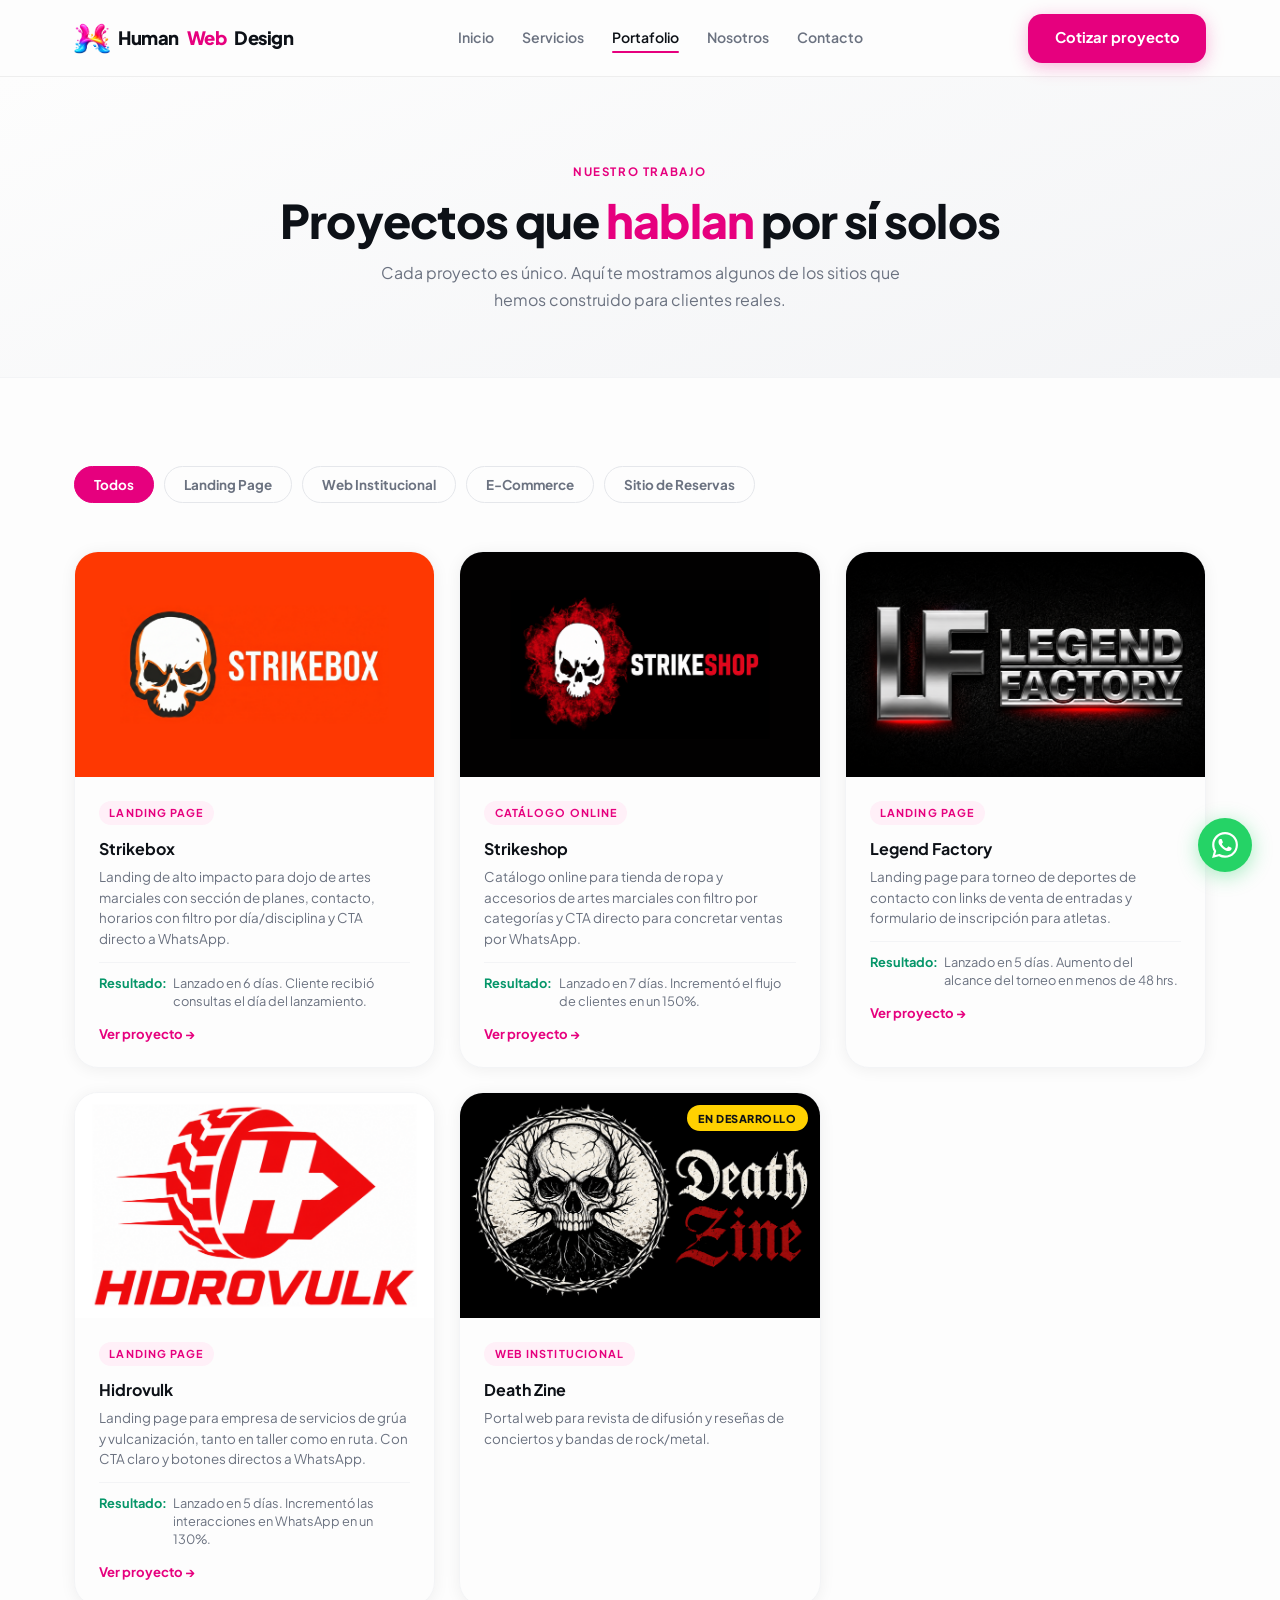
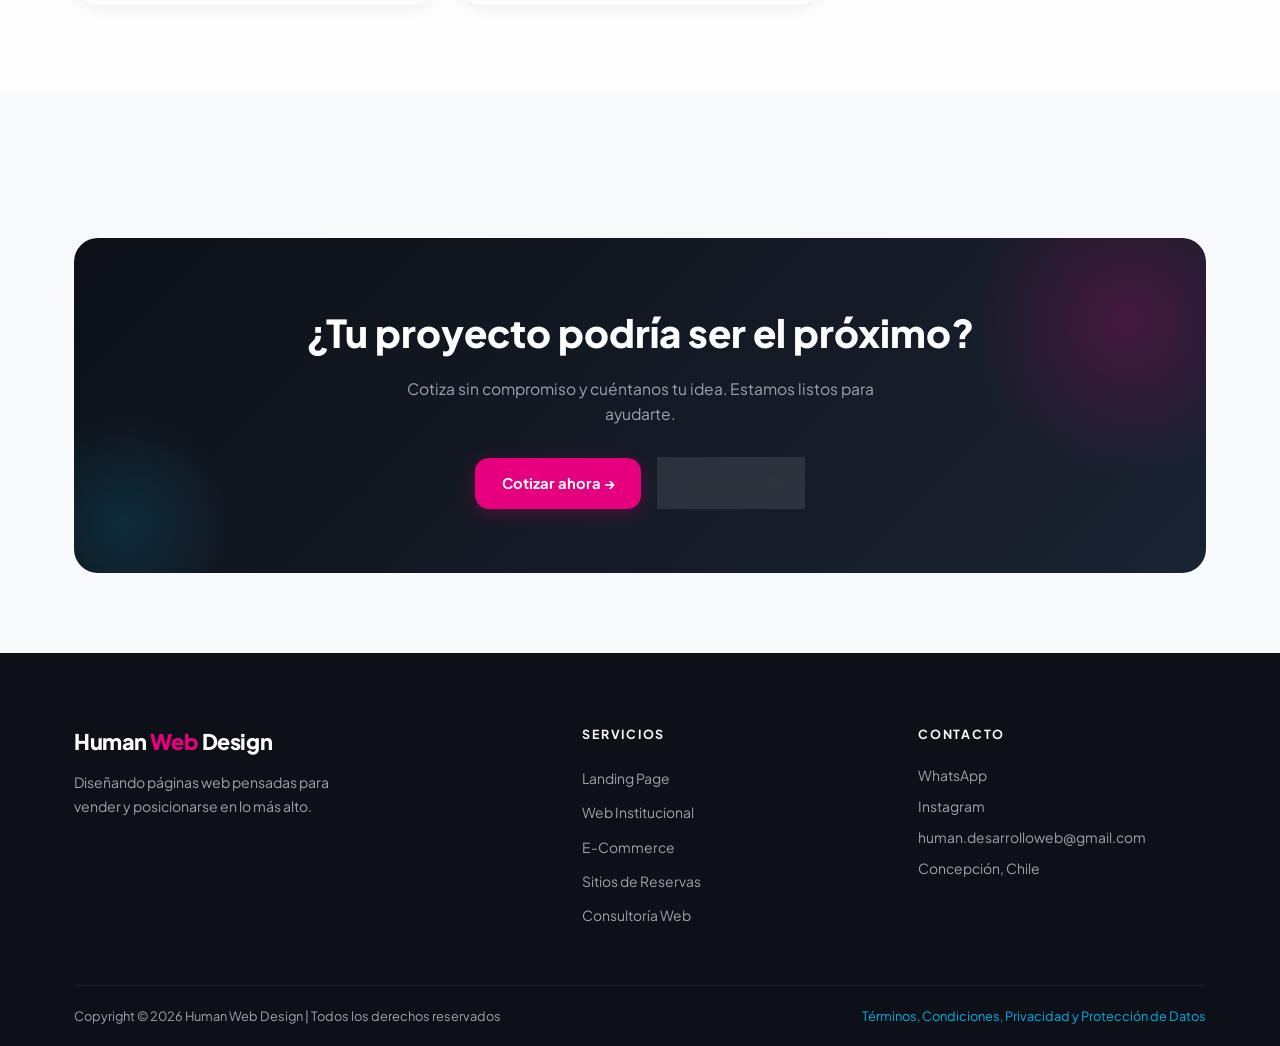
==== commit a0484e39: "Update footer" ====
--- a/portafolio.html
+++ b/portafolio.html
@@ -179,43 +179,41 @@
 
 
   <!-- FOOTER -->
-  <footer class="footer">
-    <div class="container">
-      <div class="footer-grid">
-        <div class="footer-brand">
-          <h2>Human <span>Web</span> Design</h2>
-          <p>Diseñando páginas web pensadas para vender y posicionarse en lo más alto.</p>
-          <div class="footer-social">
-            <a href="https://www.instagram.com/humanwebdesign/" target="_blank" rel="noopener">Instagram</a>
-            <a href="https://wa.me/56973410591" target="_blank" rel="noopener">WhatsApp</a>
-          </div>
-        </div>
-        <div class="footer-col">
-          <h3>Servicios</h3>
-          <ul>
-            <li><a href="servicios.html">Landing Page</a></li>
-            <li><a href="servicios.html">Web Institucional</a></li>
-            <li><a href="servicios.html">E-Commerce</a></li>
-            <li><a href="servicios.html">Sitios de Reservas</a></li>
-            <li><a href="servicios.html">Consultoría Web</a></li>
-          </ul>
-        </div>
-        <div class="footer-col">
-          <h3>Contacto</h3>
-          <address>
-            <p>Concepción, Chile</p>
-            <p><a href="mailto:human.desarrolloweb@gmail.com">human.desarrolloweb@gmail.com</a></p>
-            <p><a href="https://www.instagram.com/humanwebdesign/" target="_blank" rel="noopener">Instagram</a></p>
-            <p><a href="https://wa.me/56973410591" target="_blank" rel="noopener">WhatsApp</a></p>
-          </address>
-        </div>
-      </div>
-      <div class="footer-bottom">
-        <p>© 2026 Human Web Design. Todos los derechos reservados.</p>
-        <a href="privacidad.html">Términos, condiciones y privacidad</a>
-      </div>
-    </div>
-  </footer>
+    <footer class="footer">
+        <div class="container">
+            <div class="footer-grid">
+                <div class="footer-brand">
+                    <h2>Human <span>Web</span> Design</h2>
+                    <p>Diseñando páginas web pensadas para vender y posicionarse en lo más alto.</p>
+                </div>
+                <div class="footer-col">
+                    <h3>Servicios</h3>
+                    <ul>
+                        <li><a href="servicios.html">Landing Page</a></li>
+                        <li><a href="servicios.html">Web Institucional</a></li>
+                        <li><a href="servicios.html">E-Commerce</a></li>
+                        <li><a href="servicios.html">Sitios de Reservas</a></li>
+                        <li><a href="servicios.html">Consultoría Web</a></li>
+                    </ul>
+                </div>
+
+                <div class="footer-col">
+                <h3>Contacto</h3>
+                <address>
+                    <p><a href="https://wa.me/56973410591" target="_blank" rel="noopener">WhatsApp</a></p>
+                    <p><a href="https://www.instagram.com/humanwebdesign/" target="_blank" rel="noopener">Instagram</a></p>
+                    <p><a href="mailto:human.desarrolloweb@gmail.com">human.desarrolloweb@gmail.com</a></p>
+                    <p>Concepción, Chile</p>
+                </address>
+                </div>
+            </div>
+
+            <div class="footer-bottom">
+                <p>Copyright &copy; 2026 Human Web Design | Todos los derechos reservados</p>
+                <a href="privacidad.html">Términos, Condiciones, Privacidad y Protección de Datos</a>
+            </div>
+        </div>
+    </footer>
 
   <a
     href="https://wa.me/56973410591?text=Hola%2C%20me%20interesa%20cotizar%20un%20proyecto%20web."
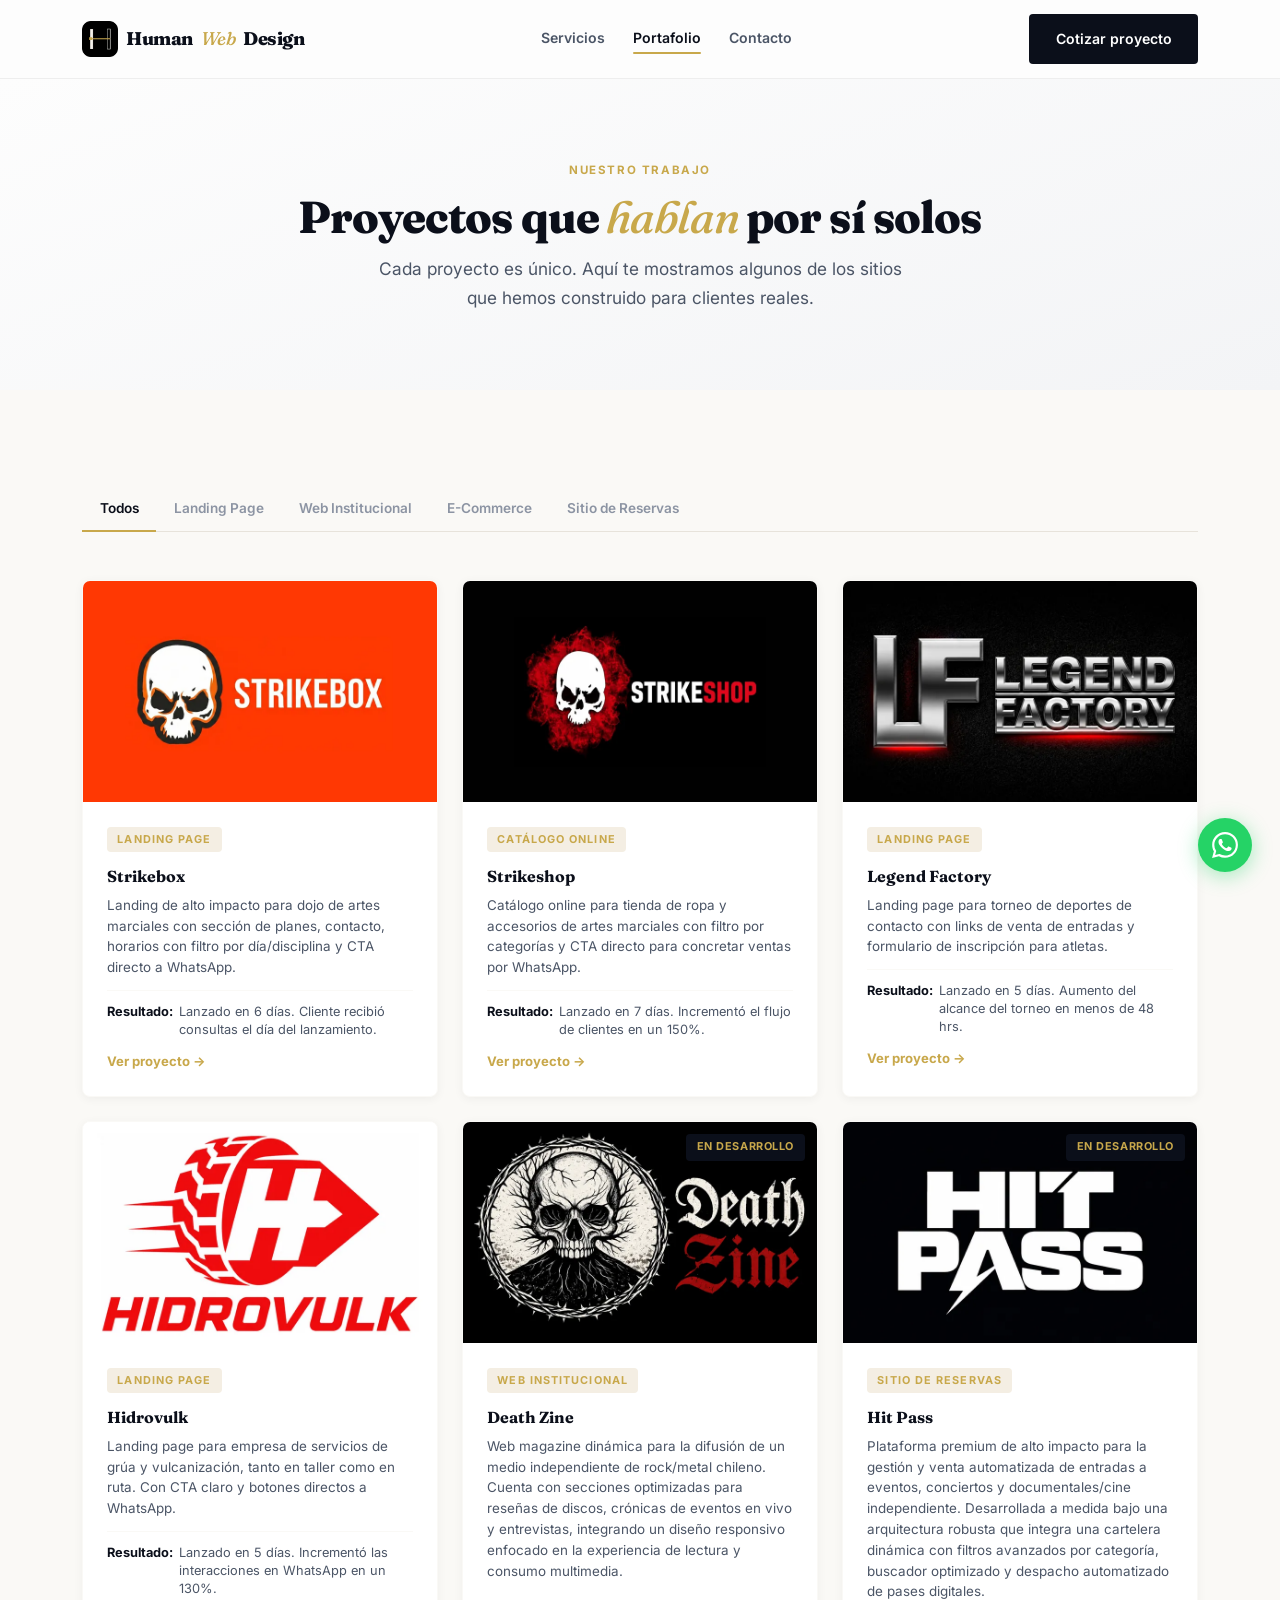
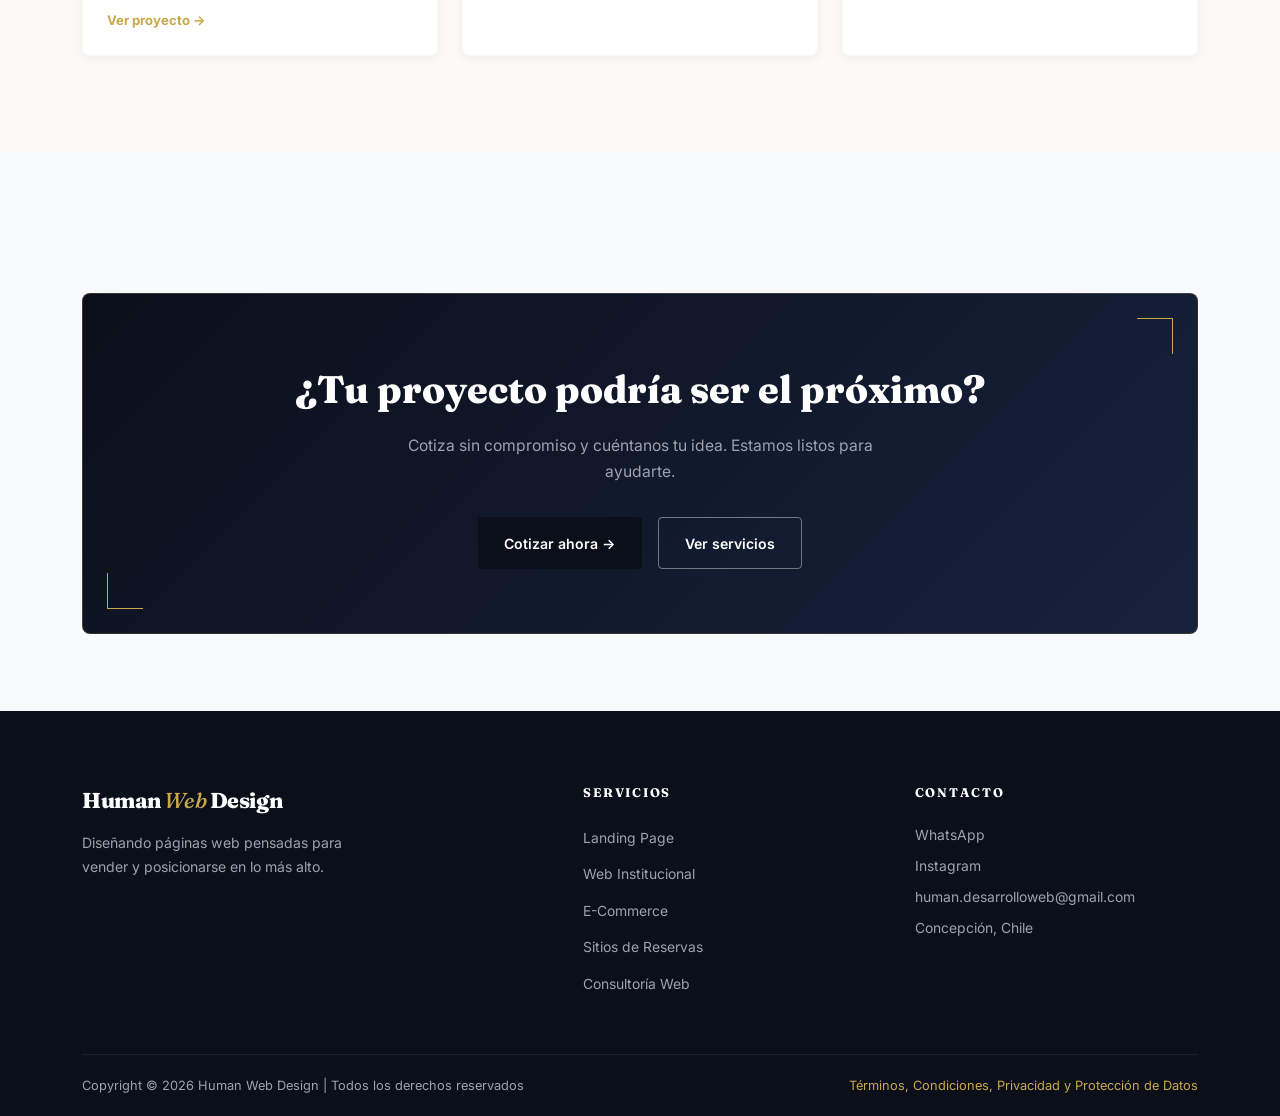
==== commit efb3e7b3: "update 1.0.1" ====
--- a/portafolio.html
+++ b/portafolio.html
@@ -10,44 +10,45 @@
 
   <link rel="preconnect" href="https://fonts.googleapis.com" />
   <link rel="preconnect" href="https://fonts.gstatic.com" crossorigin />
-  <link href="https://fonts.googleapis.com/css2?family=Plus+Jakarta+Sans:wght@400;500;600;700;800&display=swap" rel="stylesheet" />
-
-  <link rel="stylesheet" href="styles.css" />
+      <link href="https://fonts.googleapis.com/css2?family=Fraunces:ital,wght@0,300;0,500;0,600;0,700;1,300;1,500\&family=Inter:wght@400;500;600;700;800\&family=JetBrains+Mono:wght@500\&display=swap" rel="stylesheet" />
+
+  <link rel="stylesheet" href="styles.css?v=20260622-faqslow" />
 </head>
 
 <body>
 
   <!-- NAVBAR -->
   <header class="navbar">
-    <div class="container">
-      <a href="index.html" class="nav-logo">
-        <img src="assets/img/logo.png" alt="Human Web Design" />
-        Human <span>Web</span> Design
-      </a>
-      <nav class="nav-links" aria-label="Navegación principal">
-        <a href="index.html">Inicio</a>
-        <a href="servicios.html">Servicios</a>
-        <a href="portafolio.html">Portafolio</a>
-        <a href="index.html#nosotros">Nosotros</a>
-        <a href="index.html#contacto">Contacto</a>
-      </nav>
-      <div class="nav-cta">
-        <a href="index.html#contacto" class="btn btn-primary">Cotizar proyecto</a>
-      </div>
-      <button class="hamburger" aria-label="Abrir menú" aria-expanded="false">
-        <span></span><span></span><span></span>
-      </button>
-    </div>
-    <nav class="mobile-menu" aria-label="Menú móvil">
-      <a href="index.html">Inicio</a>
-      <a href="servicios.html">Servicios</a>
-      <a href="portafolio.html">Portafolio</a>
-      <a href="index.html#nosotros">Nosotros</a>
-      <a href="index.html#contacto">Contacto</a>
-      <a href="index.html#contacto" class="btn btn-primary">Cotizar proyecto</a>
-    </nav>
-  </header>
-
+        <div class="container">
+        <a href="index.html" class="nav-logo">
+            <img src="assets/img/logo.webp" alt="Human Web Design" width="256" height="256" decoding="async" />
+            Human <span>Web</span> Design
+        </a>
+
+        <nav class="nav-links" aria-label="Navegación principal">
+            <a href="servicios.html">Servicios</a>
+            <a href="portafolio.html">Portafolio</a>
+            <a href="index.html#contacto">Contacto</a>
+        </nav>
+
+        <div class="nav-cta">
+            <a href="index.html#contacto" class="btn btn-primary">Cotizar proyecto</a>
+        </div>
+
+        <button class="hamburger" aria-label="Abrir menú" aria-expanded="false">
+            <span></span><span></span><span></span>
+        </button>
+        </div>
+
+        <nav class="mobile-menu" aria-label="Menú móvil">
+            <a href="servicios.html">Servicios</a>
+            <a href="portafolio.html">Portafolio</a>
+            <a href="index.html#contacto">Contacto</a>
+            <a href="index.html#contacto" class="btn btn-primary">Cotizar proyecto</a>
+        </nav>
+    </header>
+
+  <main id="main-content">
 
   <!-- PAGE HERO -->
   <section class="page-hero">
@@ -79,7 +80,7 @@
         <!-- Strikebox -->
         <div class="project-card" data-category="landing-page">
           <div class="project-thumb thumb-grad-1">
-            <img src="assets/img/logo-strikebox.png" alt="Strikebox" />
+            <img src="assets/img/logo-strikebox.webp" alt="Strikebox" width="768" height="512" loading="lazy" decoding="async" />
           </div>
           <div class="project-info">
             <span class="project-tag">Landing Page</span>
@@ -96,7 +97,7 @@
         <!-- Strikeshop -->
         <div class="project-card" data-category="ecommerce">
           <div class="project-thumb thumb-grad-2">
-            <img src="assets/img/logo-strikeshop.png" alt="Strikeshop" />
+            <img src="assets/img/logo-strikeshop.webp" alt="Strikeshop" width="768" height="512" loading="lazy" decoding="async" />
           </div>
           <div class="project-info">
             <span class="project-tag">Catálogo Online</span>
@@ -113,7 +114,7 @@
         <!-- Legend Factory -->
         <div class="project-card" data-category="landing-page">
           <div class="project-thumb thumb-grad-3">
-            <img src="assets/img/logo-legendfactory.png" alt="Legend Factory" />
+            <img src="assets/img/logo-legendfactory.webp" alt="Legend Factory" width="768" height="512" loading="lazy" decoding="async" />
           </div>
           <div class="project-info">
             <span class="project-tag">Landing Page</span>
@@ -130,7 +131,7 @@
         <!-- Hidrovulk -->
         <div class="project-card" data-category="landing-page">
           <div class="project-thumb thumb-grad-4">
-            <img src="assets/img/logo-hidrovulk.png" alt="Hidrovulk" />
+            <img src="assets/img/logo-hidrovulk.webp" alt="Hidrovulk" width="768" height="512" loading="lazy" decoding="async" />
           </div>
           <div class="project-info">
             <span class="project-tag">Landing Page</span>
@@ -147,13 +148,26 @@
         <!-- Death Zine -->
         <div class="project-card" data-category="web-institucional">
           <div class="project-thumb thumb-grad-5">
-            <img src="assets/img/logo-deathzine.png" alt="Death Zine" />
+            <img src="assets/img/logo-deathzine.webp" alt="Death Zine" width="768" height="512" loading="lazy" decoding="async" />
           </div>
           <div class="project-info">
             <span class="badge-wip">En desarrollo</span>
             <span class="project-tag">Web Institucional</span>
             <h3>Death Zine</h3>
-            <p>Portal web para revista de difusión y reseñas de conciertos y bandas de rock/metal.</p>
+            <p>Web magazine dinámica para la difusión de un medio independiente de rock/metal chileno. Cuenta con secciones optimizadas para reseñas de discos, crónicas de eventos en vivo y entrevistas, integrando un diseño responsivo enfocado en la experiencia de lectura y consumo multimedia.</p>
+          </div>
+        </div>
+
+        <!-- Hit Pass -->
+        <div class="project-card" data-category="reservas">
+          <div class="project-thumb thumb-grad-5">
+            <img src="assets/img/logo-hitpass.webp" alt="Hit Pass" width="768" height="512" loading="lazy" decoding="async" />
+          </div>
+          <div class="project-info">
+            <span class="badge-wip">En desarrollo</span>
+            <span class="project-tag">Sitio de Reservas</span>
+            <h3>Hit Pass</h3>
+            <p>Plataforma premium de alto impacto para la gestión y venta automatizada de entradas a eventos, conciertos y documentales/cine independiente. Desarrollada a medida bajo una arquitectura robusta que integra una cartelera dinámica con filtros avanzados por categoría, buscador optimizado y despacho automatizado de pases digitales.</p>
           </div>
         </div>
 
@@ -164,7 +178,7 @@
 
 
   <!-- CTA FINAL -->
-  <section style="padding:5rem 0; background:#F8F9FB;">
+  <section class="portfolio-cta-section">
     <div class="container">
       <div class="cta-banner">
         <h2>¿Tu proyecto podría ser el próximo?</h2>
@@ -176,6 +190,8 @@
       </div>
     </div>
   </section>
+
+  </main>
 
 
   <!-- FOOTER -->
@@ -227,6 +243,6 @@
     </svg>
   </a>
 
-  <script src="script.js"></script>
+  <script src="script.js?v=20260622-faqslow" defer></script>
 </body>
-</html>+</html>
--- a/styles.css
+++ b/styles.css
@@ -3,50 +3,104 @@
    Fuente: Plus Jakarta Sans (Google Fonts)
    ============================================================ */
 
-/* ---------- Variables de marca ---------- */
+/* ---------- Variables de marca — Sistema Institucional ---------- */
 :root {
-  --magenta:    #E6007E;
-  --magenta-lt: #FFF0F8;
-  --cyan:       #00AEEA;
-  --cyan-lt:    #E8F9FF;
-  --yellow:     #FFD100;
-  --dark:       #0D1117;
-  --dark-2:     #1A2332;
-  --gray:       #6B7280;
-  --gray-lt:    #9CA3AF;
-  --light:      #F3F4F6;
-  --white:      #FDFDFD;
-  --border:     rgba(0,0,0,.07);
-  --radius:     .875rem;
-  --radius-lg:  1.5rem;
-  --shadow:     0 2px 16px rgba(0,0,0,.06);
-  --shadow-md:  0 8px 40px rgba(0,0,0,.10);
-  --shadow-lg:  0 20px 60px rgba(0,0,0,.14);
+  /* paleta corporativa */
+  --ink:        #0B0F1A;
+  --navy:       #16223C;
+  --steel:      #4B5566;
+  --steel-lt:   #8C94A3;
+  --paper:      #FAF9F6;
+  --line-c:     #E7E3DB;
+  --white:      #FFFFFF;
+  --gold:       #C8A84B;
+  --gold-dim:   #F4EEE3;
+
+  /* alias de los nombres de variable usados en todo el archivo:
+     al apuntar aquí, cada regla existente hereda la nueva paleta
+     sin necesidad de tocar cada selector uno por uno */
+  --magenta:    var(--gold);
+  --magenta-lt: var(--gold-dim);
+  --cyan:       var(--navy);
+  --cyan-lt:    #EEF1F6;
+  --yellow:     var(--gold);
+  --dark:       var(--ink);
+  --dark-2:     var(--navy);
+  --gray:       var(--steel);
+  --gray-lt:    var(--steel-lt);
+  --light:      var(--paper);
+  --border:     var(--line-c);
+  --radius:     4px;
+  --radius-lg:  8px;
+  --shadow:     0 2px 10px rgba(11,15,26,.05);
+  --shadow-md:  0 10px 28px rgba(11,15,26,.07);
+  --shadow-lg:  0 24px 50px rgba(11,15,26,.10);
+
+  /* ritmo y movimiento */
+  --space-section: clamp(4.75rem, 7.5vw, 7rem);
+  --space-section-compact: clamp(3.5rem, 6vw, 5.25rem);
+  --ease-premium: cubic-bezier(.22, 1, .36, 1);
+  --measure-copy: 65ch;
 }
 
 /* ---------- Reset / Base ---------- */
 *, *::before, *::after { box-sizing: border-box; margin: 0; padding: 0; }
 
-html { scroll-behavior: smooth; }
+html {
+  scroll-behavior: smooth;
+  scrollbar-width: thin;
+  scrollbar-color: var(--gold) var(--paper);
+}
 
 body {
-  font-family: 'Plus Jakarta Sans', sans-serif;
-  background-color: var(--white);
-  color: var(--dark);
-  line-height: 1.6;
+  font-family: 'Inter', sans-serif;
+  font-size: clamp(.98rem, .2vw + .94rem, 1.05rem);
+  background-color: var(--paper);
+  color: var(--ink);
+  line-height: 1.65;
   -webkit-font-smoothing: antialiased;
 }
+
+::selection { background: var(--gold-dim); color: var(--ink); }
+
+::-webkit-scrollbar { width: 11px; }
+::-webkit-scrollbar-track { background: var(--paper); }
+::-webkit-scrollbar-thumb {
+  background: var(--gold);
+  border: 3px solid var(--paper);
+  border-radius: 999px;
+}
+
+section[id] { scroll-margin-top: 5.5rem; }
 
 img { display: block; max-width: 100%; }
 a   { text-decoration: none; color: inherit; }
 ul  { list-style: none; }
+
+/* Titulares — Fraunces, con restricción: solo headings, nunca cuerpo de texto */
+h1, h2, h3,
+.hero-title, .section-title, .cta-banner h2,
+.nav-logo, .footer-brand h2,
+.contact-info h2, .legal-header h1 {
+  font-family: 'Fraunces', serif;
+  font-weight: 600;
+}
+
+.hero-title .accent-m,
+.section-title span,
+.nav-logo span,
+.footer-brand h2 span {
+  font-style: italic;
+  font-weight: 500;
+  color: var(--gold);
+}
 
 /* ---------- Utilidades ---------- */
 .container {
   width: 100%;
   max-width: 1180px;
   margin-inline: auto;
-  padding-inline: 1.5rem;
+  padding-inline: clamp(1.25rem, 3vw, 2rem);
 }
 
 .section-label {
@@ -60,10 +114,10 @@
 }
 
 .section-title {
-  font-size: clamp(1.9rem, 4vw, 2.9rem);
+  font-size: clamp(2rem, 3.5vw, 3.35rem);
   font-weight: 800;
-  line-height: 1.15;
-  letter-spacing: -.02em;
+  line-height: 1.1;
+  letter-spacing: -.025em;
   color: var(--dark);
 }
 
@@ -72,10 +126,18 @@
 .section-sub {
   color: var(--gray);
   max-width: 540px;
-  font-size: 1rem;
+  font-size: clamp(.98rem, .3vw + .9rem, 1.08rem);
   margin-top: .75rem;
-  line-height: 1.7;
-}
+  line-height: 1.72;
+}
+
+.section-heading-centered { text-align: center; }
+.about-secondary-copy { margin-top: .85rem; }
+.about-cta { margin-top: 1.75rem; }
+.form-submit { width: 100%; justify-content: center; }
+.portfolio-cta-section { padding: 5rem 0; background: #F8F9FB; }
+.legal-email-link { color: var(--magenta); font-weight: 600; }
+.legal-back-link { margin-top: .5rem; }
 
 /* ---------- Botones ---------- */
 .btn {
@@ -83,43 +145,38 @@
   align-items: center;
   gap: .45rem;
   font-family: inherit;
-  font-weight: 700;
-  font-size: .92rem;
-  padding: .8rem 1.65rem;
+  font-weight: 600;
+  font-size: .88rem;
+  padding: .85rem 1.65rem;
   border-radius: var(--radius);
   border: none;
   cursor: pointer;
-  transition: transform .18s ease, box-shadow .18s ease, background .18s ease, opacity .18s ease;
   white-space: nowrap;
 }
 
-.btn:hover  { transform: translateY(-2px); box-shadow: var(--shadow-md); }
-.btn:active { transform: translateY(0); }
+.btn:active,
+.filter-btn:active,
+.faq-question:active {
+  transform: translateY(1px) scale(.985);
+}
 
 .btn-primary {
-  background: var(--magenta);
+  background: var(--ink);
   color: #fff;
-  box-shadow: 0 4px 18px rgba(230,0,126,.28);
-}
-
-.btn-primary:hover { background: #cc006f; }
+  box-shadow: none;
+}
 
 .btn-outline {
   background: transparent;
-  color: var(--magenta);
-  border: 2px solid var(--magenta);
-}
-
-.btn-outline:hover { background: var(--magenta); color: #fff; }
+  color: var(--ink);
+  border: 1px solid var(--ink);
+}
 
 .btn-ghost {
-  background: rgba(255,255,255,.1);
+  background: transparent;
   color: #fff;
-  border: 1.5px solid rgba(255,255,255,.25);
-  backdrop-filter: blur(8px);
-}
-
-.btn-ghost:hover { background: rgba(255,255,255,.2); }
+  border: 1px solid rgba(255,255,255,.4);
+}
 
 /* ---------- NAVBAR ---------- */
 .navbar {
@@ -170,7 +227,6 @@
   font-weight: 600;
   font-size: .88rem;
   color: var(--gray);
-  transition: color .2s;
   position: relative;
   padding-bottom: 2px;
 }
@@ -184,13 +240,10 @@
   height: 2px;
   background: var(--magenta);
   border-radius: 2px;
-  transition: width .22s ease;
-}
-
-.nav-links a:hover,
+}
+
 .nav-links a.active { color: var(--dark); }
 
-.nav-links a:hover::after,
 .nav-links a.active::after { width: 100%; }
 
 .nav-cta { display: flex; align-items: center; }
@@ -213,7 +266,6 @@
   height: 2px;
   background: var(--dark);
   border-radius: 2px;
-  transition: transform .28s ease, opacity .28s ease;
 }
 
 .mobile-menu {
@@ -232,11 +284,9 @@
   font-size: .95rem;
   padding: .6rem 0;
   border-bottom: 1px solid var(--light);
-  transition: color .2s;
 }
 
 .mobile-menu a:last-of-type { border-bottom: none; }
-.mobile-menu a:hover { color: var(--magenta); }
 
 .mobile-menu .btn {
   width: 100%;
@@ -253,41 +303,40 @@
 
 /* ---------- HERO ---------- */
 .hero {
-  padding: 5.5rem 0 5rem;
+  display: grid;
+  align-items: center;
+  min-height: calc(100dvh - 65px);
+  padding: clamp(4rem, 9vw, 7rem) 0;
   overflow: hidden;
   position: relative;
-  background: var(--white);
-}
-
-/* Fondo decorativo sutil */
+  isolation: isolate;
+  background-color: var(--paper);
+  background-image: url('assets/img/bg-hero.png');
+  background-position: center;
+  background-repeat: no-repeat;
+  background-size: cover;
+}
+
+/* Capa de contraste: conserva la paleta y protege la legibilidad del contenido. */
 .hero::before {
   content: '';
   position: absolute;
-  top: -180px;
-  right: -200px;
-  width: 700px;
-  height: 700px;
-  border-radius: 50%;
-  background: radial-gradient(circle, rgba(0,174,234,.08) 0%, transparent 65%);
+  inset: 0;
+  z-index: -1;
   pointer-events: none;
-}
-
-.hero::after {
-  content: '';
-  position: absolute;
-  bottom: -100px;
-  left: -100px;
-  width: 400px;
-  height: 400px;
-  border-radius: 50%;
-  background: radial-gradient(circle, rgba(230,0,126,.06) 0%, transparent 65%);
-  pointer-events: none;
-}
+  background: linear-gradient(
+    90deg,
+    rgba(250, 249, 246, .98) 0%,
+    rgba(250, 249, 246, .94) 42%,
+    rgba(250, 249, 246, .72) 62%,
+    rgba(250, 249, 246, .20) 100%
+  );
+}
+.hero::after  { content: none; }
 
 .hero-content {
   display: grid;
-  grid-template-columns: 1.05fr 1fr;
-  gap: 4rem;
+  grid-template-columns: minmax(0, 680px);
   align-items: center;
   position: relative;
   z-index: 1;
@@ -296,44 +345,50 @@
 .hero-tag {
   display: inline-flex;
   align-items: center;
-  gap: .5rem;
-  background: var(--magenta-lt);
-  color: var(--magenta);
-  font-size: .73rem;
-  font-weight: 700;
-  letter-spacing: .11em;
+  gap: .6rem;
+  color: var(--steel);
+  font-family: 'JetBrains Mono', monospace;
+  font-size: .72rem;
+  font-weight: 500;
+  letter-spacing: .1em;
   text-transform: uppercase;
-  padding: .38rem .9rem;
-  border-radius: 999px;
-  border: 1px solid rgba(230,0,126,.14);
-  margin-bottom: 1.4rem;
+  padding-bottom: .9rem;
+  margin-bottom: 1.6rem;
+  border-bottom: 1px solid var(--line-c);
+}
+
+.hero-tag::before {
+  content: '';
+  width: 22px;
+  height: 1px;
+  background: var(--gold);
 }
 
 .hero-title {
-  font-size: clamp(2.4rem, 5vw, 3.75rem);
+  font-size: clamp(2.45rem, 5vw, 4.25rem);
   font-weight: 800;
-  line-height: 1.1;
-  letter-spacing: -.025em;
+  line-height: 1.08;
+  letter-spacing: -.032em;
   color: var(--dark);
   margin-bottom: 1.25rem;
 }
 
-.hero-title .accent-m { color: var(--magenta); }
-.hero-title .accent-c { color: var(--cyan); }
+.hero-title .accent-m { color: var(--gold); font-style: italic; font-weight: 500; }
+.hero-title .accent-c { color: var(--ink); font-style: italic; font-weight: 500; }
 
 .hero-desc {
-  font-size: 1.05rem;
-  color: var(--gray);
-  max-width: 460px;
+  font-size: clamp(1rem, .35vw + .92rem, 1.12rem);
+  color: var(--gray);
+  max-width: min(490px, var(--measure-copy));
   margin-bottom: 2rem;
-  line-height: 1.75;
+  line-height: 1.72;
 }
 
 .hero-actions { display: flex; gap: 1rem; flex-wrap: wrap; }
 
 .hero-stats {
   display: flex;
-  gap: 2.5rem;
+  gap: 1.5rem;
   margin-top: 2.5rem;
   padding-top: 2rem;
   border-top: 1px solid var(--light);
@@ -353,28 +408,12 @@
 .stat-num span { color: var(--magenta); }
 .stat-label { font-size: .77rem; color: var(--gray); font-weight: 600; letter-spacing: .01em; }
 
-/* Hero visual */
-.hero-visual {
-  position: relative;
-  display: flex;
-  justify-content: center;
-  align-items: center;
-}
-
-.hero-visual img {
-  width: 100%;
-  max-width: 500px;
-  border-radius: var(--radius-lg);
-  box-shadow: var(--shadow-lg);
-  object-fit: cover;
-}
-
 /* ---------- LOGO BAR ---------- */
 .logo-bar {
   padding: 2.25rem 0;
   border-top: 1px solid var(--light);
   border-bottom: 1px solid var(--light);
-  background: #FAFAFA;
+  background: var(--paper);
 }
 
 .logo-bar-label {
@@ -383,7 +422,7 @@
   font-weight: 700;
   letter-spacing: .14em;
   text-transform: uppercase;
-  color: var(--gray-lt);
+  color: var(--gray);
   margin-bottom: 1.5rem;
 }
 
@@ -401,18 +440,12 @@
   object-fit: contain;
   opacity: .6;
   filter: grayscale(1);
-  transition: opacity .2s, filter .2s;
-}
-
-.logo-bar-row img:hover {
-  opacity: 1;
-  filter: grayscale(0);
 }
 
 /* ---------- SERVICIOS RESUMEN (index) ---------- */
 .services-section {
   padding: 5.5rem 0;
-  background: #F8F9FB;
+  background: var(--paper);
 }
 
 .services-header {
@@ -436,14 +469,7 @@
   padding: 2rem 1.5rem;
   border: 1.5px solid var(--light);
   box-shadow: var(--shadow);
-  transition: transform .22s ease, box-shadow .22s ease, border-color .22s ease;
   cursor: default;
-}
-
-.service-card:hover {
-  transform: translateY(-4px);
-  box-shadow: var(--shadow-md);
-  border-color: rgba(230,0,126,.2);
 }
 
 .service-icon {
@@ -457,11 +483,7 @@
   margin-bottom: 1.2rem;
 }
 
-.icon-m { background: var(--magenta-lt); }
-.icon-c { background: var(--cyan-lt); }
-.icon-y { background: #FFFDE7; }
-.icon-g { background: #F0FDF4; }
-.icon-p { background: #F3F0FF; }
+.icon-m, .icon-c, .icon-y, .icon-g, .icon-p { background: var(--gold-dim); color: var(--ink); }
 
 .service-card h3 {
   font-size: 1rem;
@@ -500,13 +522,7 @@
   background: var(--white);
   border: 1.5px solid var(--light);
   box-shadow: var(--shadow);
-  transition: transform .25s ease, box-shadow .25s ease;
   position: relative;
-}
-
-.project-card:hover {
-  transform: translateY(-5px);
-  box-shadow: var(--shadow-md);
 }
 
 .project-thumb {
@@ -527,17 +543,12 @@
   width: 100%;
   height: 100%;
   object-fit: cover;
-  transition: transform .4s ease;
-}
-
-.project-card:hover .project-thumb img { transform: scale(1.04); }
-
-.thumb-grad-1 { background: linear-gradient(135deg, #E6007E, #FF6B9D); }
-.thumb-grad-2 { background: linear-gradient(135deg, #00AEEA, #0070C0); }
-.thumb-grad-3 { background: linear-gradient(135deg, #FFD100, #FF9500); }
-.thumb-grad-4 { background: linear-gradient(135deg, #7B2FBE, #E6007E); }
-.thumb-grad-5 { background: linear-gradient(135deg, #00B894, #00AEEA); }
-.thumb-grad-6 { background: linear-gradient(135deg, #FF6348, #FFD100); }
+}
+
+.thumb-grad-1, .thumb-grad-2, .thumb-grad-3,
+.thumb-grad-4, .thumb-grad-5, .thumb-grad-6 {
+  background: linear-gradient(135deg, var(--ink), var(--navy));
+}
 
 .project-info { padding: 1.35rem 1.5rem; }
 
@@ -547,10 +558,10 @@
   font-weight: 700;
   text-transform: uppercase;
   letter-spacing: .1em;
-  color: var(--magenta);
-  background: var(--magenta-lt);
+  color: var(--gold);
+  background: var(--gold-dim);
   padding: .22rem .65rem;
-  border-radius: 999px;
+  border-radius: var(--radius);
   margin-bottom: .65rem;
 }
 
@@ -579,7 +590,7 @@
 }
 
 .project-result strong {
-  color: #059669;
+  color: var(--ink);
   font-weight: 700;
   flex-shrink: 0;
 }
@@ -594,10 +605,7 @@
   font-weight: 700;
   color: var(--magenta);
   margin-top: .75rem;
-  transition: gap .18s ease, opacity .18s;
-}
-
-.project-link:hover { gap: .55rem; opacity: .8; }
+}
 
 .portfolio-cta {
   text-align: center;
@@ -610,12 +618,12 @@
   top: 12px;
   right: 12px;
   z-index: 2;
-  background: var(--yellow);
-  color: var(--dark);
+  background: var(--ink);
+  color: var(--gold);
   font-size: .68rem;
-  font-weight: 800;
+  font-weight: 700;
   padding: .28rem .7rem;
-  border-radius: 999px;
+  border-radius: var(--radius);
   letter-spacing: .05em;
   text-transform: uppercase;
 }
@@ -623,7 +631,7 @@
 /* ---------- NOSOTROS ---------- */
 .about-section {
   padding: 5.5rem 0;
-  background: #F8F9FB;
+  background: var(--paper);
 }
 
 .about-grid {
@@ -738,12 +746,12 @@
   display: inline-flex;
   align-items: center;
   gap: .4rem;
-  background: var(--dark);
+  background: var(--ink);
   color: #fff;
   font-size: .75rem;
   font-weight: 700;
   padding: .38rem .9rem;
-  border-radius: 999px;
+  border-radius: var(--radius);
   letter-spacing: .04em;
 }
 
@@ -767,12 +775,6 @@
   border-radius: var(--radius-lg);
   padding: 1.75rem;
   box-shadow: var(--shadow);
-  transition: box-shadow .2s, transform .2s;
-}
-
-.testimonial-card:hover {
-  box-shadow: var(--shadow-md);
-  transform: translateY(-3px);
 }
 
 .testimonial-quote {
@@ -824,7 +826,7 @@
 
 .testimonial-company {
   font-size: .76rem;
-  color: var(--gray-lt);
+  color: var(--gray);
   margin-top: .1rem;
 }
 
@@ -900,11 +902,10 @@
   font-size: .93rem;
   color: var(--dark);
   background: var(--white);
-  border: 1.5px solid #E5E7EB;
+  border: 1.5px solid var(--line-c);
   border-radius: var(--radius);
   padding: .78rem 1rem;
   outline: none;
-  transition: border-color .2s, box-shadow .2s;
   appearance: none;
   -webkit-appearance: none;
 }
@@ -913,7 +914,7 @@
 .form-group select:focus,
 .form-group textarea:focus {
   border-color: var(--magenta);
-  box-shadow: 0 0 0 3px rgba(230,0,126,.1);
+  box-shadow: 0 0 0 3px rgba(176,141,87,.16);
 }
 
 .form-group input::placeholder,
@@ -922,6 +923,59 @@
 .form-group textarea { resize: vertical; min-height: 120px; }
 
 .form-row { display: grid; grid-template-columns: 1fr 1fr; gap: 1rem; }
+
+.form-consent {
+  display: grid;
+  grid-template-columns: auto minmax(0, 1fr);
+  align-items: start;
+  gap: .8rem;
+  margin: .15rem 0 1.25rem;
+  padding: 1rem 1.05rem;
+  color: var(--dark);
+  background: var(--gold-dim);
+  border: 1.5px solid var(--line-c);
+  border-radius: var(--radius);
+}
+
+.form-consent input[type="checkbox"] {
+  width: 1.15rem;
+  height: 1.15rem;
+  margin: .18rem 0 0;
+  accent-color: var(--magenta);
+  cursor: pointer;
+}
+
+.form-consent label {
+  display: block;
+  font-size: clamp(.82rem, .79rem + .12vw, .9rem);
+  font-weight: 600;
+  line-height: 1.55;
+  cursor: pointer;
+}
+
+.form-consent a {
+  color: var(--magenta);
+  text-decoration: underline;
+  text-decoration-thickness: .08em;
+  text-underline-offset: .18em;
+}
+
+.form-consent small {
+  display: block;
+  margin-top: .3rem;
+  color: var(--gray);
+  font-size: .76rem;
+  line-height: 1.45;
+}
+
+.form-consent input[type="checkbox"]:focus-visible {
+  outline: 3px solid var(--magenta);
+  outline-offset: 3px;
+}
+
+@media (hover: hover) and (pointer: fine) {
+  .form-consent a:hover { opacity: .76; }
+}
 
 #form-status {
   margin-top: 1rem;
@@ -940,7 +994,7 @@
 /* ---------- FAQ ---------- */
 .faq-section {
   padding: 5.5rem 0;
-  background: #F8F9FB;
+  background: var(--paper);
 }
 
 .faq-header { text-align: center; margin-bottom: 3rem; }
@@ -957,24 +1011,33 @@
 .faq-item {
   background: var(--white);
   border-radius: var(--radius);
-  border: 1.5px solid #E5E7EB;
+  border: 1.5px solid var(--line-c);
   overflow: hidden;
-  transition: border-color .2s;
-}
-
-.faq-item.open { border-color: var(--magenta); }
+  transition: border-color .22s ease, box-shadow .22s ease;
+}
+
+.faq-item.open {
+  border-color: var(--magenta);
+  box-shadow: var(--shadow);
+}
 
 .faq-question {
+  width: 100%;
   display: flex;
   justify-content: space-between;
   align-items: center;
   padding: 1.2rem 1.5rem;
+  border: 0;
+  background: transparent;
+  color: inherit;
+  font: inherit;
+  text-align: left;
   cursor: pointer;
   gap: 1rem;
   user-select: none;
 }
 
-.faq-question span {
+.faq-question > span:first-child {
   font-size: .95rem;
   font-weight: 700;
   color: var(--dark);
@@ -992,8 +1055,17 @@
   flex-shrink: 0;
   font-size: 1.1rem;
   color: var(--gray);
-  transition: background .2s, color .2s, transform .3s;
   font-weight: 700;
+  transition:
+    transform .56s var(--ease-premium),
+    background-color .56s var(--ease-premium),
+    color .56s var(--ease-premium);
+}
+
+.faq-question:focus-visible {
+  outline: 2px solid var(--gold);
+  outline-offset: -4px;
+  box-shadow: none;
 }
 
 .faq-item.open .faq-icon {
@@ -1004,15 +1076,37 @@
 
 .faq-answer {
   max-height: 0;
+  opacity: 0;
+  visibility: hidden;
   overflow: hidden;
-  transition: max-height .35s ease;
-}
-
-.faq-answer p {
-  padding: 0 1.5rem 1.2rem;
-  color: var(--gray);
-  font-size: .92rem;
-  line-height: 1.72;
+  transform: translateY(-4px);
+  transition:
+    max-height .56s var(--ease-premium),
+    opacity .56s var(--ease-premium),
+    transform .56s var(--ease-premium),
+    visibility 0s linear .56s;
+}
+
+.faq-item.open .faq-answer {
+  opacity: 1;
+  visibility: visible;
+  transform: translateY(0);
+  transition:
+    max-height .56s var(--ease-premium),
+    opacity .56s var(--ease-premium),
+    transform .56s var(--ease-premium),
+    visibility 0s linear 0s;
+}
+
+.faq-answer-inner {
+  overflow: hidden;
+}
+
+.faq-answer-inner p {
+  padding: .35rem 1.5rem 1.35rem;
+  color: var(--gray);
+  font-size: clamp(.92rem, .18vw + .88rem, 1rem);
+  line-height: 1.75;
 }
 
 /* ---------- FOOTER ---------- */
@@ -1057,11 +1151,8 @@
   color: #9CA3AF;
   padding: .35rem .8rem;
   border: 1px solid rgba(255,255,255,.12);
-  border-radius: 999px;
-  transition: color .2s, border-color .2s;
-}
-
-.footer-social a:hover { color: var(--magenta); border-color: var(--magenta); }
+  border-radius: var(--radius);
+}
 
 .footer-col h3 {
   font-size: .78rem;
@@ -1077,10 +1168,7 @@
 .footer-col a {
   font-size: .87rem;
   color: #9CA3AF;
-  transition: color .2s;
-}
-
-.footer-col a:hover { color: var(--magenta); }
+}
 
 .footer-col address { font-style: normal; }
 
@@ -1103,11 +1191,14 @@
 
 .footer-bottom a {
   font-size: .8rem;
-  color: var(--cyan);
-  transition: opacity .2s;
-}
-
-.footer-bottom a:hover { opacity: .75; }
+  color: var(--gold);
+}
+
+
+
+
+
+
 
 /* ---------- WHATSAPP FLOTANTE ---------- */
 .whatsapp-btn {
@@ -1123,12 +1214,6 @@
   align-items: center;
   justify-content: center;
   box-shadow: 0 4px 20px rgba(37,211,102,.4);
-  transition: transform .2s, box-shadow .2s;
-}
-
-.whatsapp-btn:hover {
-  transform: scale(1.1);
-  box-shadow: 0 6px 28px rgba(37,211,102,.55);
 }
 
 /* ---------- SERVICIOS PAGE ---------- */
@@ -1155,13 +1240,6 @@
   padding: 2.25rem;
   border: 1.5px solid var(--light);
   box-shadow: var(--shadow);
-  transition: transform .22s, box-shadow .22s, border-color .22s;
-}
-
-.service-detail-card:hover {
-  transform: translateY(-4px);
-  box-shadow: var(--shadow-md);
-  border-color: rgba(230,0,126,.22);
 }
 
 .service-detail-icon {
@@ -1218,6 +1296,7 @@
 /* ---------- CTA BANNER ---------- */
 .cta-banner {
   background: linear-gradient(135deg, var(--dark) 0%, var(--dark-2) 100%);
+  border: 1px solid rgba(176,141,87,.25);
   border-radius: var(--radius-lg);
   padding: 4rem 3.5rem;
   text-align: center;
@@ -1229,20 +1308,20 @@
 .cta-banner::before {
   content: '';
   position: absolute;
-  top: -80px; right: -80px;
-  width: 320px; height: 320px;
-  border-radius: 50%;
-  background: radial-gradient(circle, rgba(230,0,126,.22) 0%, transparent 70%);
+  top: 1.5rem; right: 1.5rem;
+  width: 36px; height: 36px;
+  border-top: 1.5px solid var(--gold);
+  border-right: 1.5px solid var(--gold);
   pointer-events: none;
 }
 
 .cta-banner::after {
   content: '';
   position: absolute;
-  bottom: -60px; left: -60px;
-  width: 220px; height: 220px;
-  border-radius: 50%;
-  background: radial-gradient(circle, rgba(0,174,234,.15) 0%, transparent 70%);
+  bottom: 1.5rem; left: 1.5rem;
+  width: 36px; height: 36px;
+  border-bottom: 1.5px solid var(--gold);
+  border-left: 1.5px solid var(--gold);
   pointer-events: none;
 }
 
@@ -1278,30 +1357,30 @@
 
 .filter-bar {
   display: flex;
-  gap: .6rem;
+  gap: 0;
   flex-wrap: wrap;
   margin-bottom: 3rem;
+  border-bottom: 1px solid var(--line-c);
 }
 
 .filter-btn {
   font-family: inherit;
-  font-size: .84rem;
-  font-weight: 700;
-  padding: .55rem 1.2rem;
-  border-radius: 999px;
-  border: 1.5px solid #E5E7EB;
-  background: var(--white);
-  color: var(--gray);
+  font-size: .85rem;
+  font-weight: 600;
+  padding: .85rem 1.1rem;
+  margin-bottom: -1px;
+  border-radius: 0;
+  border: none;
+  border-bottom: 2px solid transparent;
+  background: transparent;
+  color: var(--steel-lt);
   cursor: pointer;
-  transition: background .18s, color .18s, border-color .18s;
-}
-
-.filter-btn:hover { border-color: var(--magenta); color: var(--magenta); }
+}
 
 .filter-btn.active {
-  background: var(--magenta);
-  border-color: var(--magenta);
-  color: #fff;
+  background: transparent;
+  border-bottom-color: var(--gold);
+  color: var(--ink);
 }
 
 .portfolio-full-grid {
@@ -1312,20 +1391,121 @@
 
 .project-card.hidden { display: none; }
 
+/* ---------- RITMO VERTICAL ---------- */
+.services-section,
+.portfolio-section,
+.about-section,
+.testimonials-section,
+.contact-section,
+.faq-section,
+.services-full,
+.portfolio-full {
+  padding-block: var(--space-section);
+}
+
+.page-hero,
+.portfolio-cta-section {
+  padding-block: var(--space-section-compact);
+}
+
 /* ---------- ANIMACIONES DE ENTRADA ---------- */
 @keyframes fadeUp {
-  from { opacity: 0; transform: translateY(22px); }
+  from { opacity: 0; transform: translateY(16px); }
   to   { opacity: 1; transform: translateY(0); }
 }
 
 .animate-in {
-  animation: fadeUp .5s ease both;
-}
+  animation: fadeUp .62s var(--ease-premium) both;
+  will-change: transform, opacity;
+}
+
+.services-grid > :nth-child(2).animate-in,
+.portfolio-grid > :nth-child(2).animate-in,
+.testimonials-grid > :nth-child(2).animate-in { animation-delay: .06s; }
+
+.services-grid > :nth-child(3).animate-in,
+.portfolio-grid > :nth-child(3).animate-in,
+.testimonials-grid > :nth-child(3).animate-in { animation-delay: .12s; }
+
+.services-grid > :nth-child(4).animate-in { animation-delay: .18s; }
+.services-grid > :nth-child(5).animate-in { animation-delay: .24s; }
 
 .delay-1 { animation-delay: .08s; }
 .delay-2 { animation-delay: .16s; }
 .delay-3 { animation-delay: .24s; }
 .delay-4 { animation-delay: .32s; }
+
+/* Interacciones visuales reservadas para mouse/trackpad. */
+@media (hover: hover) and (pointer: fine) {
+  .btn {
+    transition:
+      transform .2s var(--ease-premium),
+      background .2s ease,
+      border-color .2s ease,
+      color .2s ease,
+      box-shadow .2s ease;
+  }
+
+  .btn:hover { transform: translateY(-2px); box-shadow: var(--shadow); }
+  .btn-primary:hover { background: var(--navy); }
+  .btn-outline:hover { background: var(--ink); color: #fff; }
+  .btn-ghost:hover { background: rgba(255,255,255,.08); border-color: #fff; }
+
+  .nav-links a,
+  .mobile-menu a { transition: color .2s ease; }
+  .nav-links a::after { transition: width .22s ease; }
+  .nav-links a:hover { color: var(--dark); }
+  .nav-links a:hover::after { width: 100%; }
+  .mobile-menu a:hover { color: var(--magenta); }
+
+  .logo-bar-row img { transition: opacity .2s ease, filter .2s ease; }
+  .logo-bar-row img:hover { opacity: 1; filter: grayscale(0); }
+
+  .service-card,
+  .service-detail-card {
+    transition: transform .22s ease, box-shadow .22s ease, border-color .22s ease;
+  }
+
+  .service-card:hover,
+  .service-detail-card:hover {
+    transform: translateY(-4px);
+    box-shadow: var(--shadow-md);
+    border-color: rgba(176,141,87,.3);
+  }
+
+  .project-card,
+  .testimonial-card { transition: transform .25s ease, box-shadow .25s ease; }
+  .project-card:hover { transform: translateY(-5px); box-shadow: var(--shadow-md); }
+  .testimonial-card:hover { transform: translateY(-3px); box-shadow: var(--shadow-md); }
+  .project-thumb img { transition: transform .4s ease; }
+  .project-card:hover .project-thumb img { transform: scale(1.04); }
+  .project-link { transition: gap .18s ease, opacity .18s ease; }
+  .project-link:hover { gap: .55rem; opacity: .8; }
+
+  .footer-social a { transition: color .2s ease, border-color .2s ease; }
+  .footer-social a:hover { color: var(--magenta); border-color: var(--magenta); }
+  .footer-col a { transition: color .2s ease; }
+  .footer-col a:hover { color: var(--magenta); }
+  .footer-bottom a { transition: opacity .2s ease; }
+  .footer-bottom a:hover { opacity: .75; }
+
+  .whatsapp-btn { transition: transform .2s ease, box-shadow .2s ease; }
+  .whatsapp-btn:hover {
+    transform: scale(1.1);
+    box-shadow: 0 6px 28px rgba(37,211,102,.55);
+  }
+
+  .filter-btn { transition: color .18s ease, border-color .18s ease; }
+  .filter-btn:hover { color: var(--ink); }
+
+  ::-webkit-scrollbar-thumb:hover { background: var(--ink); }
+}
+
+:where(a, button, input, select, textarea):focus-visible {
+  outline: 2px solid var(--gold);
+  outline-offset: 4px;
+  box-shadow: 0 0 0 4px var(--gold-dim);
+}
 
 /* ---------- RESPONSIVE ---------- */
 @media (max-width: 1024px) {
@@ -1341,9 +1521,17 @@
   .nav-links, .nav-cta { display: none; }
   .hamburger            { display: flex; }
 
-  .hero-content         { grid-template-columns: 1fr; }
-  .hero-visual          { display: none; }
-  .hero                 { padding: 4rem 0 3.5rem; }
+  .hero {
+    min-height: calc(100dvh - 65px);
+    padding: 4rem 0 3.5rem;
+    background-position: 58% center;
+  }
+
+  .hero::before {
+    background: rgba(250, 249, 246, .90);
+  }
+
+  .hero-title br { display: none; }
 
   .contact-grid         { grid-template-columns: 1fr; gap: 2.5rem; }
 
@@ -1373,4 +1561,4 @@
     animation-duration: .01ms !important;
     transition-duration: .01ms !important;
   }
-}+}
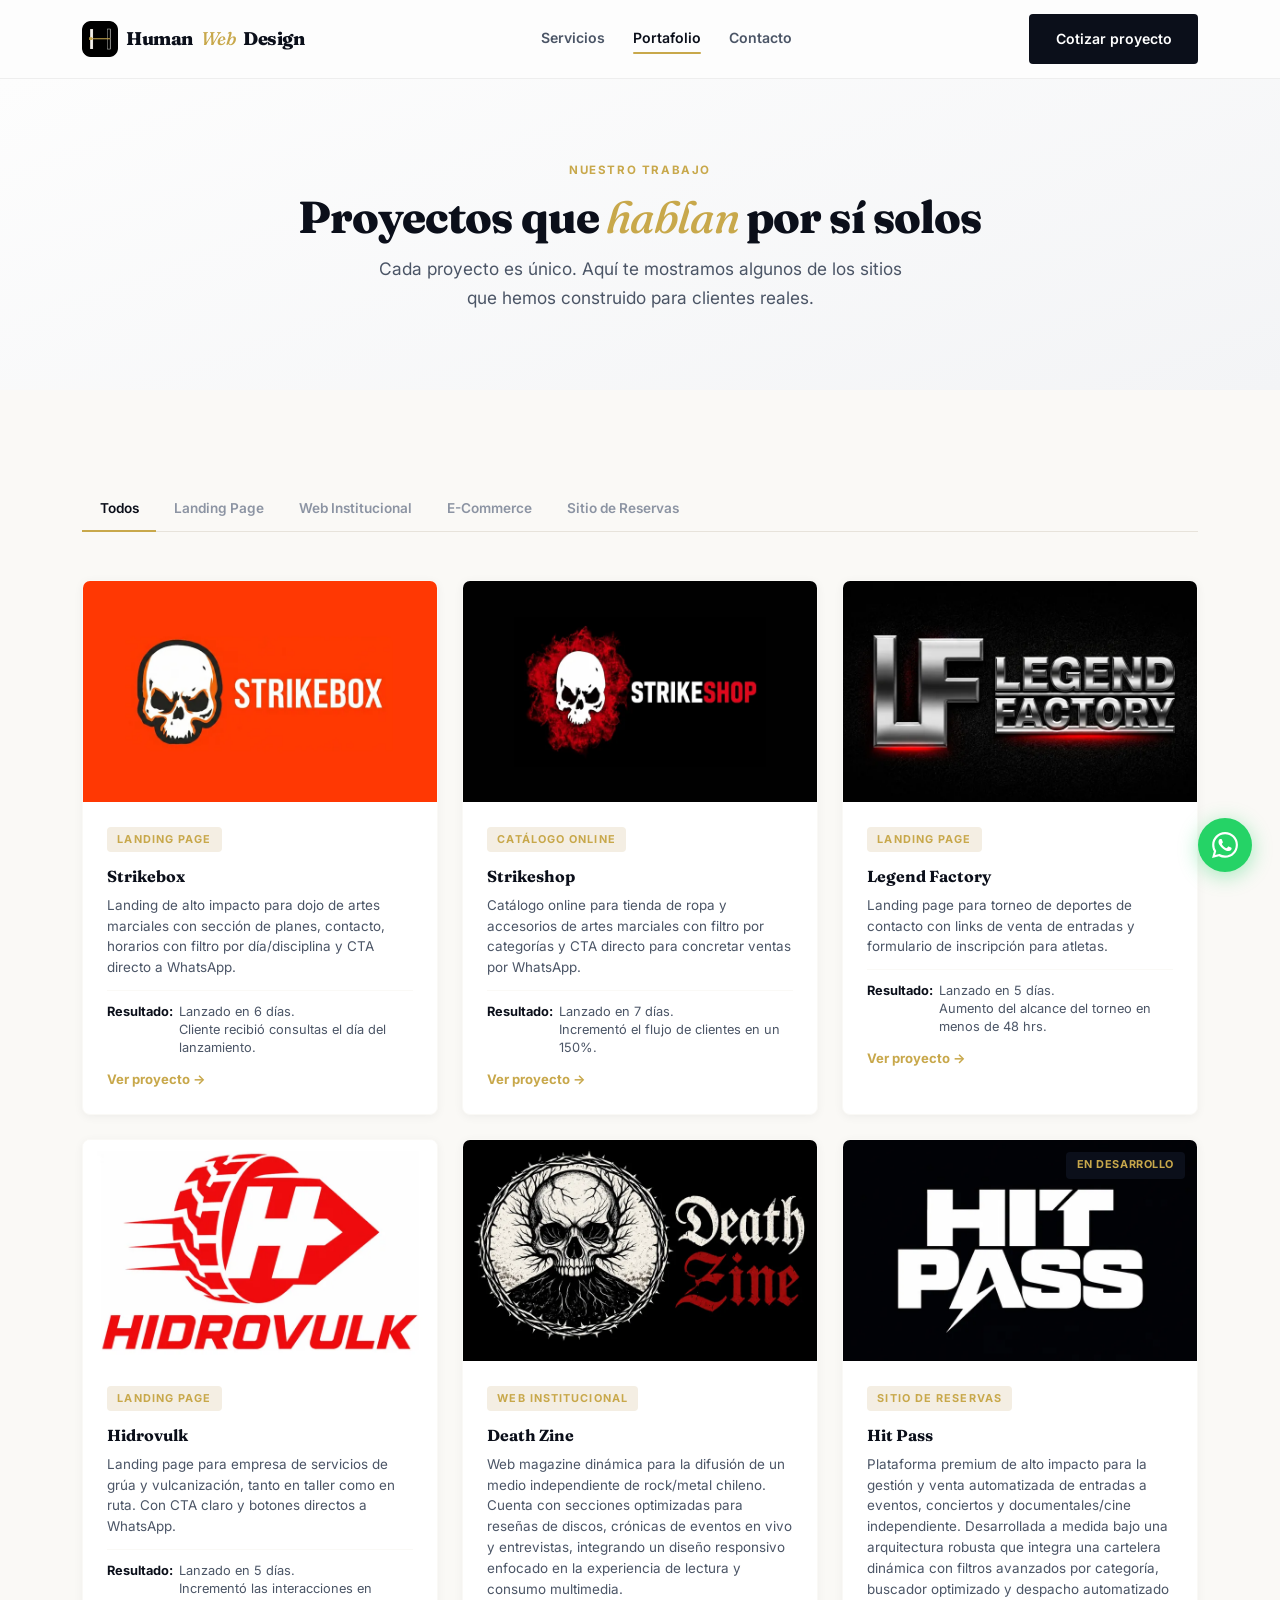
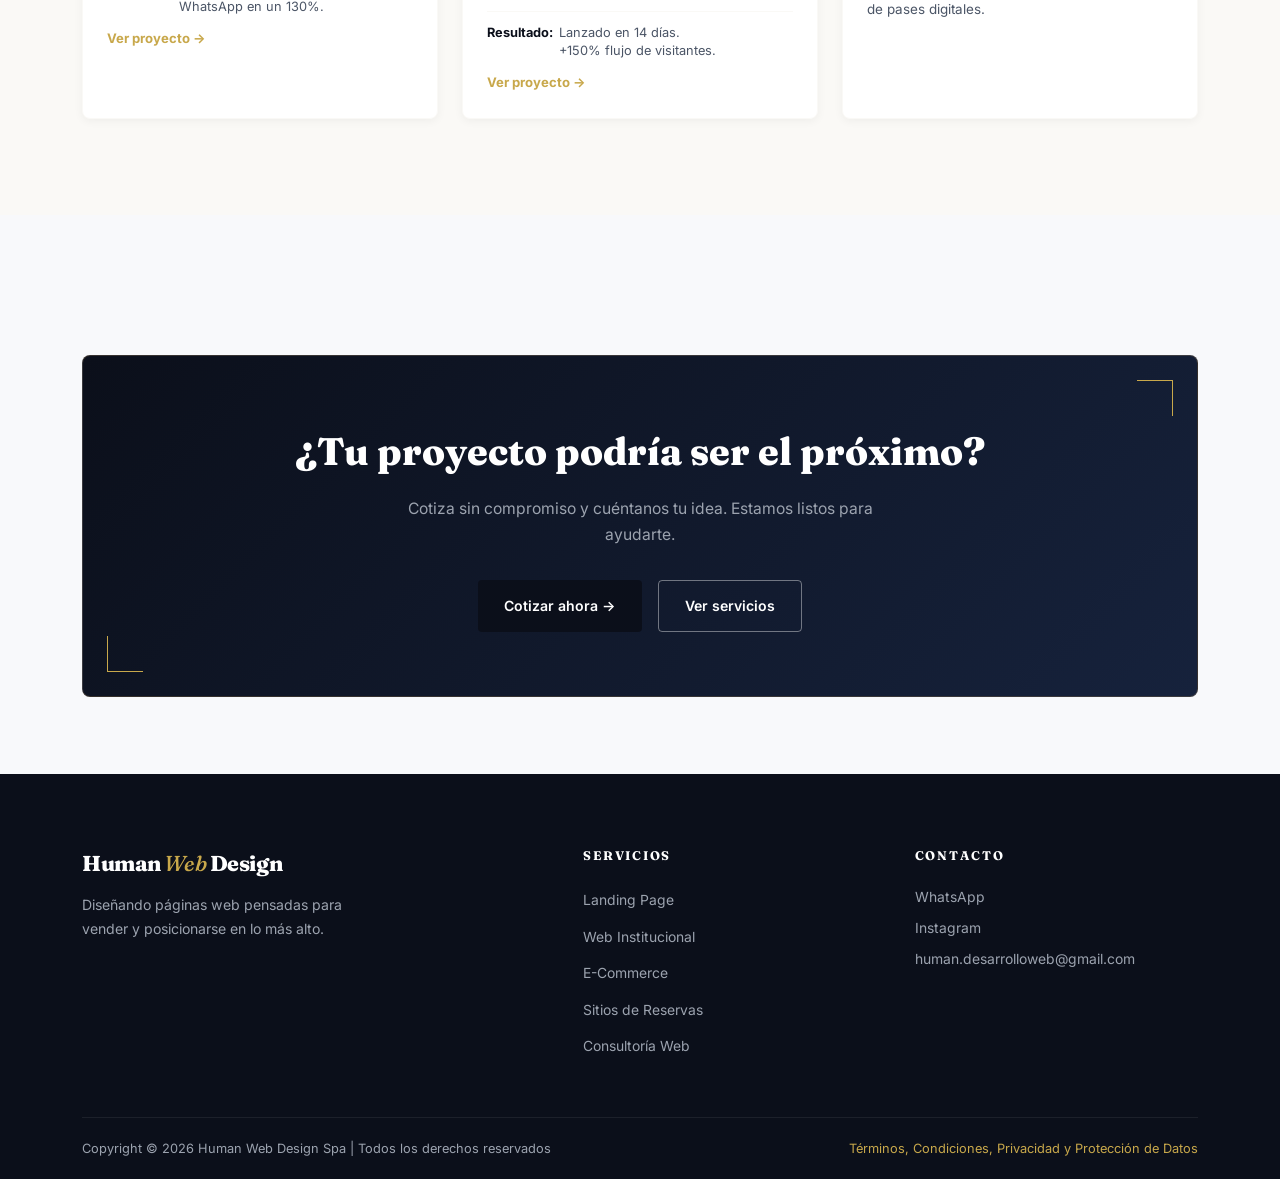
==== commit 23399cd7: "update portfolio" ====
--- a/portafolio.html
+++ b/portafolio.html
@@ -88,7 +88,7 @@
             <p>Landing de alto impacto para dojo de artes marciales con sección de planes, contacto, horarios con filtro por día/disciplina y CTA directo a WhatsApp.</p>
             <div class="project-result">
               <strong>Resultado:</strong>
-              <span>Lanzado en 6 días. Cliente recibió consultas el día del lanzamiento.</span>
+              <span>Lanzado en 6 días.<br>Cliente recibió consultas el día del lanzamiento.</span>
             </div>
             <a href="https://strikebox.cl" class="project-link" target="_blank" rel="noopener">Ver proyecto →</a>
           </div>
@@ -105,7 +105,7 @@
             <p>Catálogo online para tienda de ropa y accesorios de artes marciales con filtro por categorías y CTA directo para concretar ventas por WhatsApp.</p>
             <div class="project-result">
               <strong>Resultado:</strong>
-              <span>Lanzado en 7 días. Incrementó el flujo de clientes en un 150%.</span>
+              <span>Lanzado en 7 días.<br>Incrementó el flujo de clientes en un 150%.</span>
             </div>
             <a href="https://strikebox.cl/strikeshop" class="project-link" target="_blank" rel="noopener">Ver proyecto →</a>
           </div>
@@ -122,7 +122,7 @@
             <p>Landing page para torneo de deportes de contacto con links de venta de entradas y formulario de inscripción para atletas.</p>
             <div class="project-result">
               <strong>Resultado:</strong>
-              <span>Lanzado en 5 días. Aumento del alcance del torneo en menos de 48 hrs.</span>
+              <span>Lanzado en 5 días.<br>Aumento del alcance del torneo en menos de 48 hrs.</span>
             </div>
             <a href="https://strikebox.cl/legendfactory" class="project-link" target="_blank" rel="noopener">Ver proyecto →</a>
           </div>
@@ -139,7 +139,7 @@
             <p>Landing page para empresa de servicios de grúa y vulcanización, tanto en taller como en ruta. Con CTA claro y botones directos a WhatsApp.</p>
             <div class="project-result">
               <strong>Resultado:</strong>
-              <span>Lanzado en 5 días. Incrementó las interacciones en WhatsApp en un 130%.</span>
+              <span>Lanzado en 5 días.<br>Incrementó las interacciones en WhatsApp en un 130%.</span>
             </div>
             <a href="https://hidrovulk.netlify.app" class="project-link" target="_blank" rel="noopener">Ver proyecto →</a>
           </div>
@@ -151,10 +151,14 @@
             <img src="assets/img/logo-deathzine.webp" alt="Death Zine" width="768" height="512" loading="lazy" decoding="async" />
           </div>
           <div class="project-info">
-            <span class="badge-wip">En desarrollo</span>
             <span class="project-tag">Web Institucional</span>
             <h3>Death Zine</h3>
             <p>Web magazine dinámica para la difusión de un medio independiente de rock/metal chileno. Cuenta con secciones optimizadas para reseñas de discos, crónicas de eventos en vivo y entrevistas, integrando un diseño responsivo enfocado en la experiencia de lectura y consumo multimedia.</p>
+            <div class="project-result">
+              <strong>Resultado:</strong>
+              <span>Lanzado en 14 días.<br>+150% flujo de visitantes.</span>
+            </div>
+            <a href="https://deathzine.vercel.app/" class="project-link" target="_blank" rel="noopener">Ver proyecto →</a>
           </div>
         </div>
 
@@ -219,13 +223,12 @@
                     <p><a href="https://wa.me/56973410591" target="_blank" rel="noopener">WhatsApp</a></p>
                     <p><a href="https://www.instagram.com/humanwebdesign/" target="_blank" rel="noopener">Instagram</a></p>
                     <p><a href="mailto:human.desarrolloweb@gmail.com">human.desarrolloweb@gmail.com</a></p>
-                    <p>Concepción, Chile</p>
                 </address>
                 </div>
             </div>
 
             <div class="footer-bottom">
-                <p>Copyright &copy; 2026 Human Web Design | Todos los derechos reservados</p>
+                <p>Copyright &copy; 2026 Human Web Design Spa | Todos los derechos reservados</p>
                 <a href="privacidad.html">Términos, Condiciones, Privacidad y Protección de Datos</a>
             </div>
         </div>
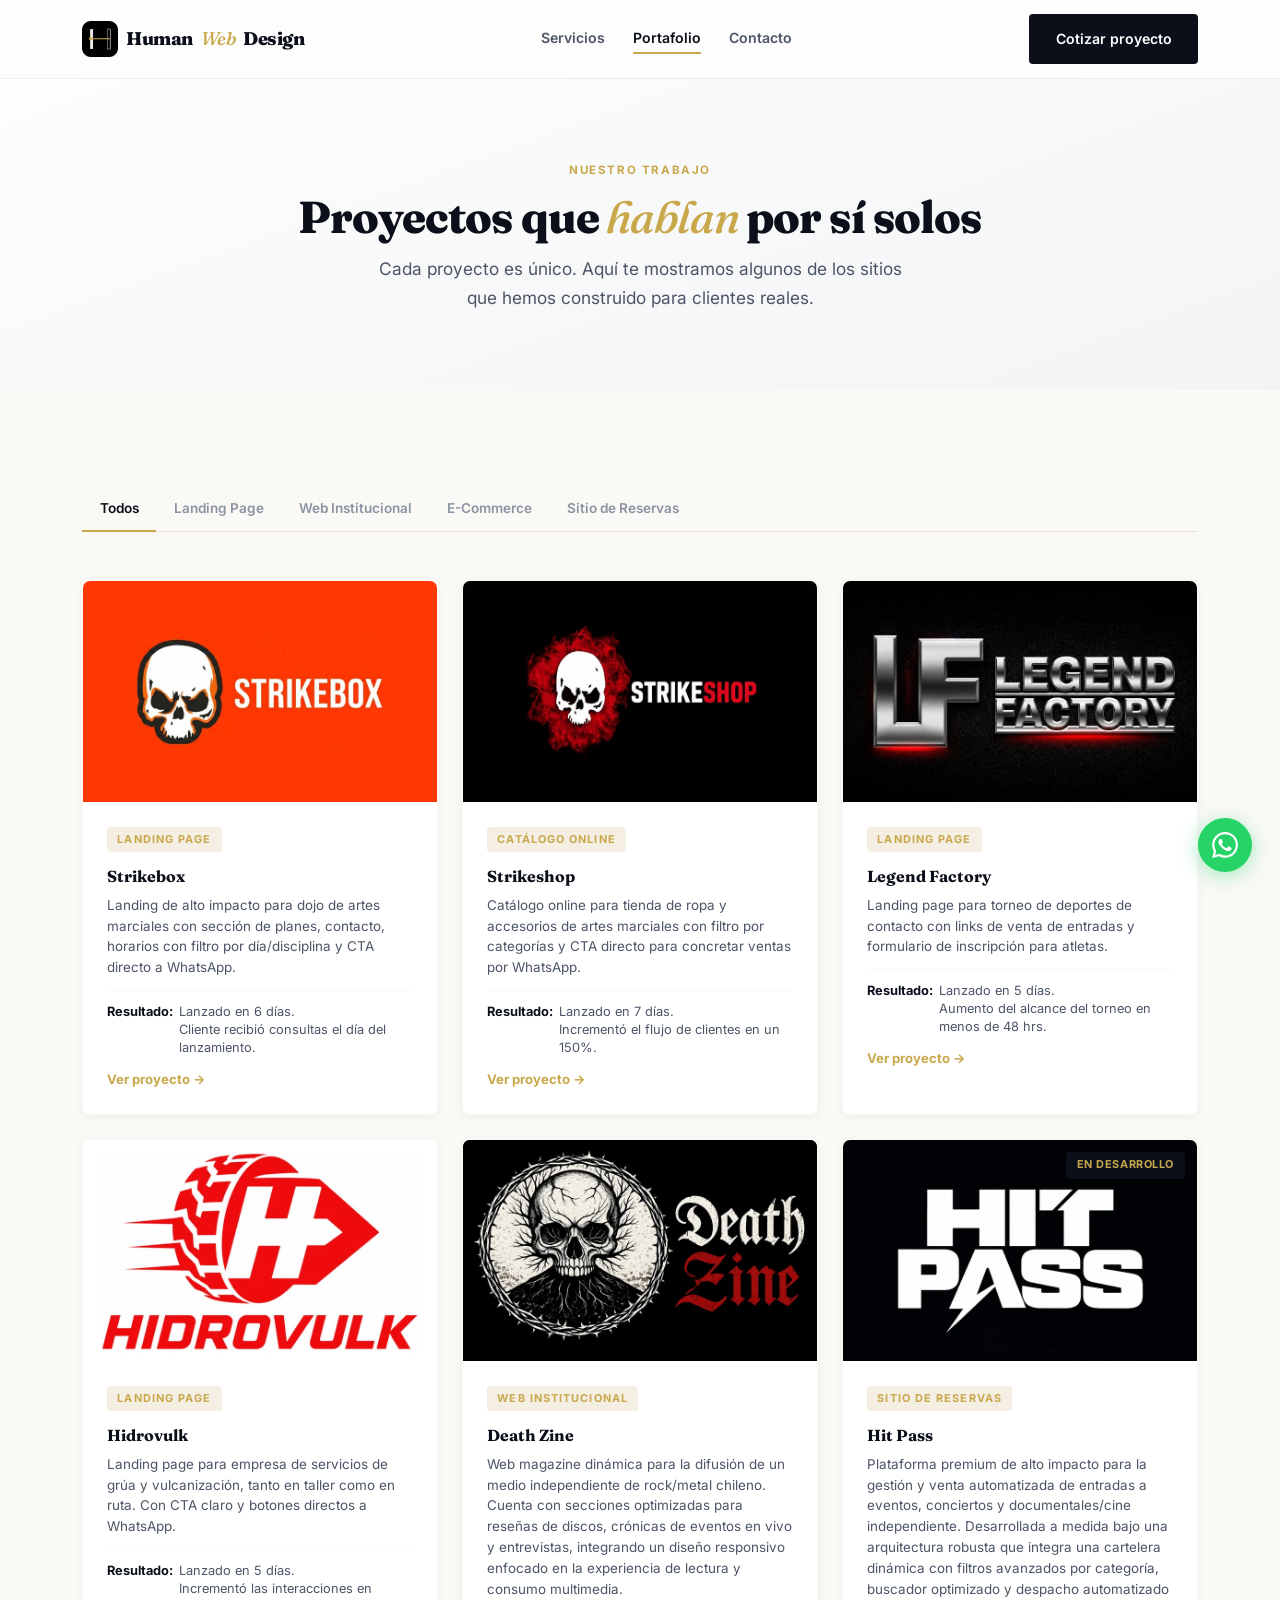
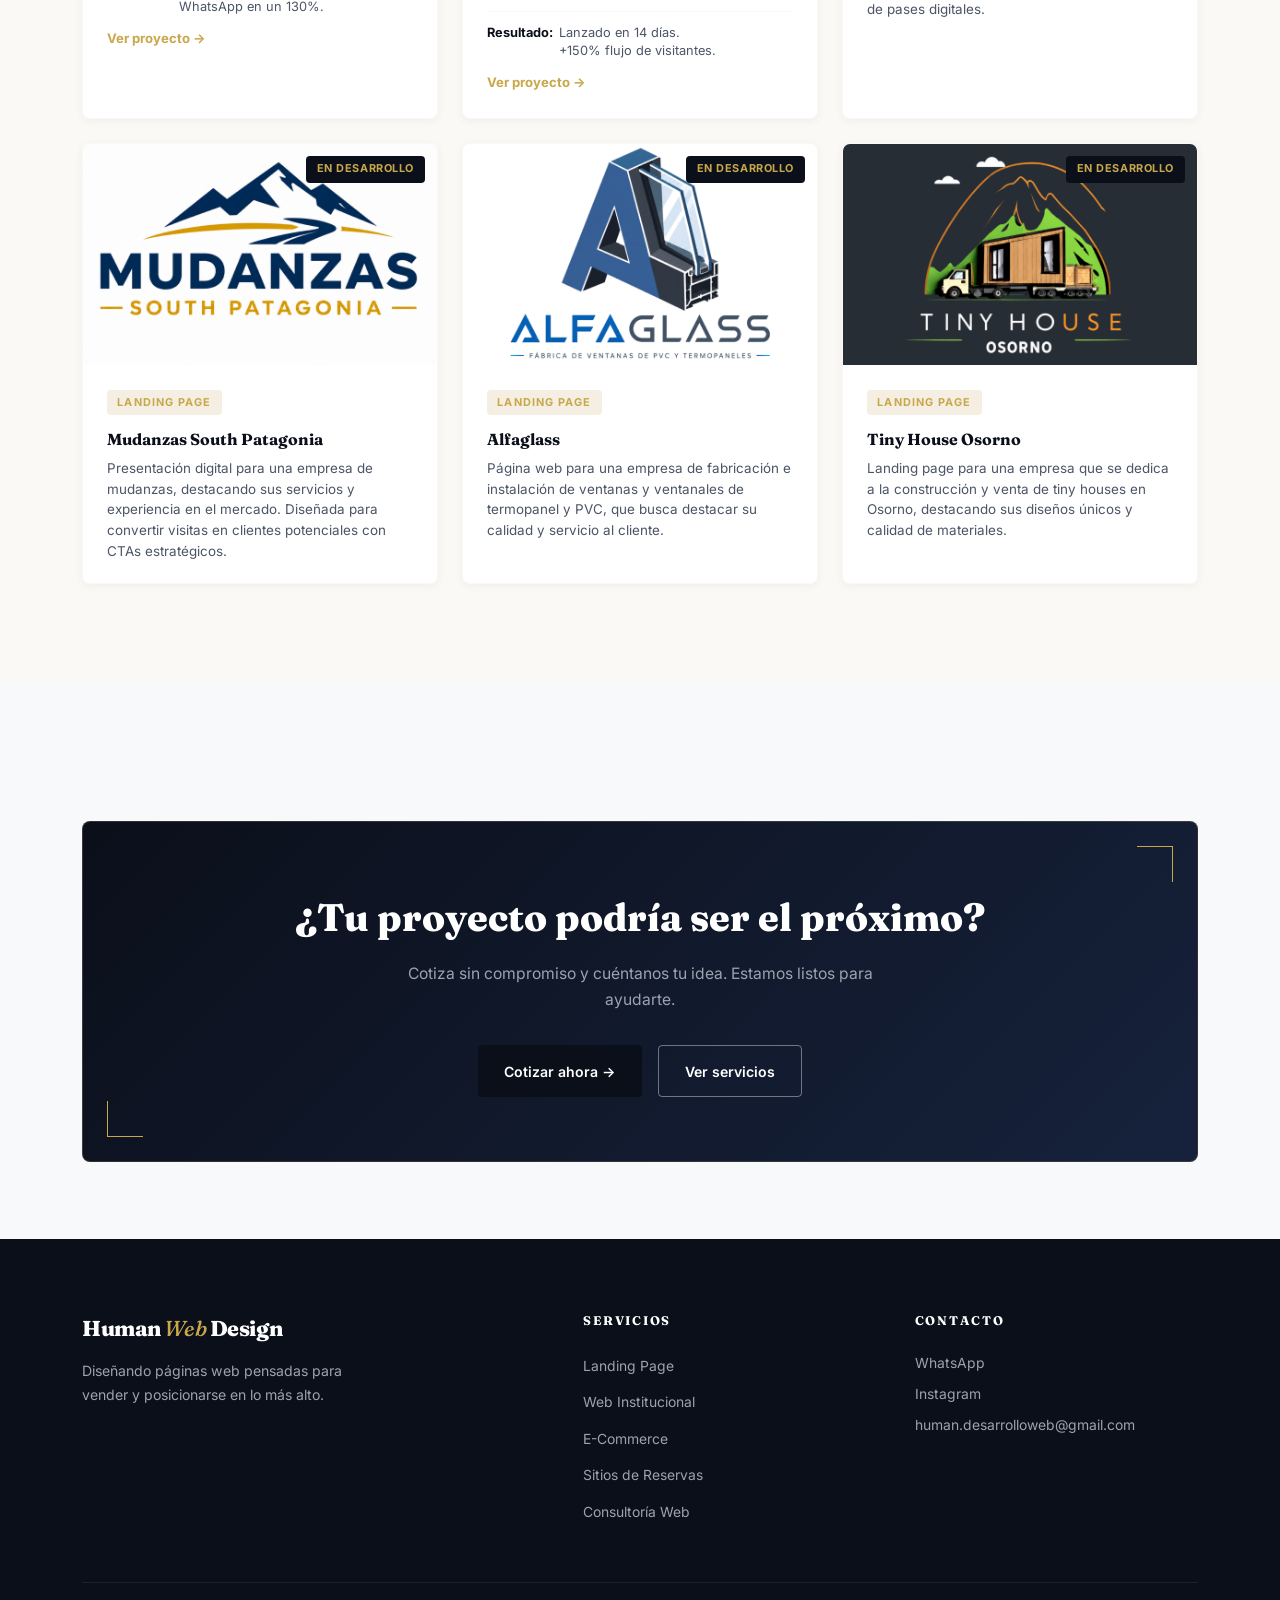
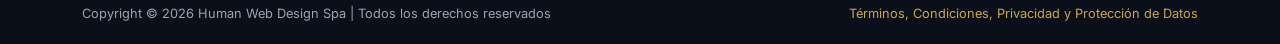
==== commit d80f1485: "update portfolio" ====
--- a/portafolio.html
+++ b/portafolio.html
@@ -172,6 +172,45 @@
             <span class="project-tag">Sitio de Reservas</span>
             <h3>Hit Pass</h3>
             <p>Plataforma premium de alto impacto para la gestión y venta automatizada de entradas a eventos, conciertos y documentales/cine independiente. Desarrollada a medida bajo una arquitectura robusta que integra una cartelera dinámica con filtros avanzados por categoría, buscador optimizado y despacho automatizado de pases digitales.</p>
+          </div>
+        </div>
+        
+        <!-- Mudanzas South Patagonia -->
+        <div class="project-card" data-category="landing-page">
+          <div class="project-thumb thumb-grad-5">
+            <img src="assets/img/logo-msp.webp" alt="Mudanzas South Patagonia" width="768" height="512" loading="lazy" decoding="async" />
+          </div>
+          <div class="project-info">
+            <span class="badge-wip">En desarrollo</span>
+            <span class="project-tag">Landing Page</span>
+            <h3>Mudanzas South Patagonia</h3>
+            <p>Presentación digital para una empresa de mudanzas, destacando sus servicios y experiencia en el mercado. Diseñada para convertir visitas en clientes potenciales con CTAs estratégicos.</p>
+          </div>
+        </div>
+
+        <!-- Alfaglass -->
+        <div class="project-card" data-category="landing-page">
+          <div class="project-thumb thumb-grad-5">
+            <img src="assets/img/logo-alfaglass.webp" alt="Alfaglass" width="768" height="512" loading="lazy" decoding="async" />
+          </div>
+          <div class="project-info">
+            <span class="badge-wip">En desarrollo</span>
+            <span class="project-tag">Landing Page</span>
+            <h3>Alfaglass</h3>
+            <p>Página web para una empresa de fabricación e instalación de ventanas y ventanales de termopanel y PVC, que busca destacar su calidad y servicio al cliente.</p>
+          </div>
+        </div>
+
+        <!-- Tiny House Osorno -->
+        <div class="project-card" data-category="landing-page">
+          <div class="project-thumb thumb-grad-5">
+            <img src="assets/img/logo-tho.webp" alt="Tiny House Osorno" width="768" height="512" loading="lazy" decoding="async" />
+          </div>
+          <div class="project-info">
+            <span class="badge-wip">En desarrollo</span>
+            <span class="project-tag">Landing Page</span>
+            <h3>Tiny House Osorno</h3>
+            <p>Landing page para una empresa que se dedica a la construcción y venta de tiny houses en Osorno, destacando sus diseños únicos y calidad de materiales.</p>
           </div>
         </div>
 
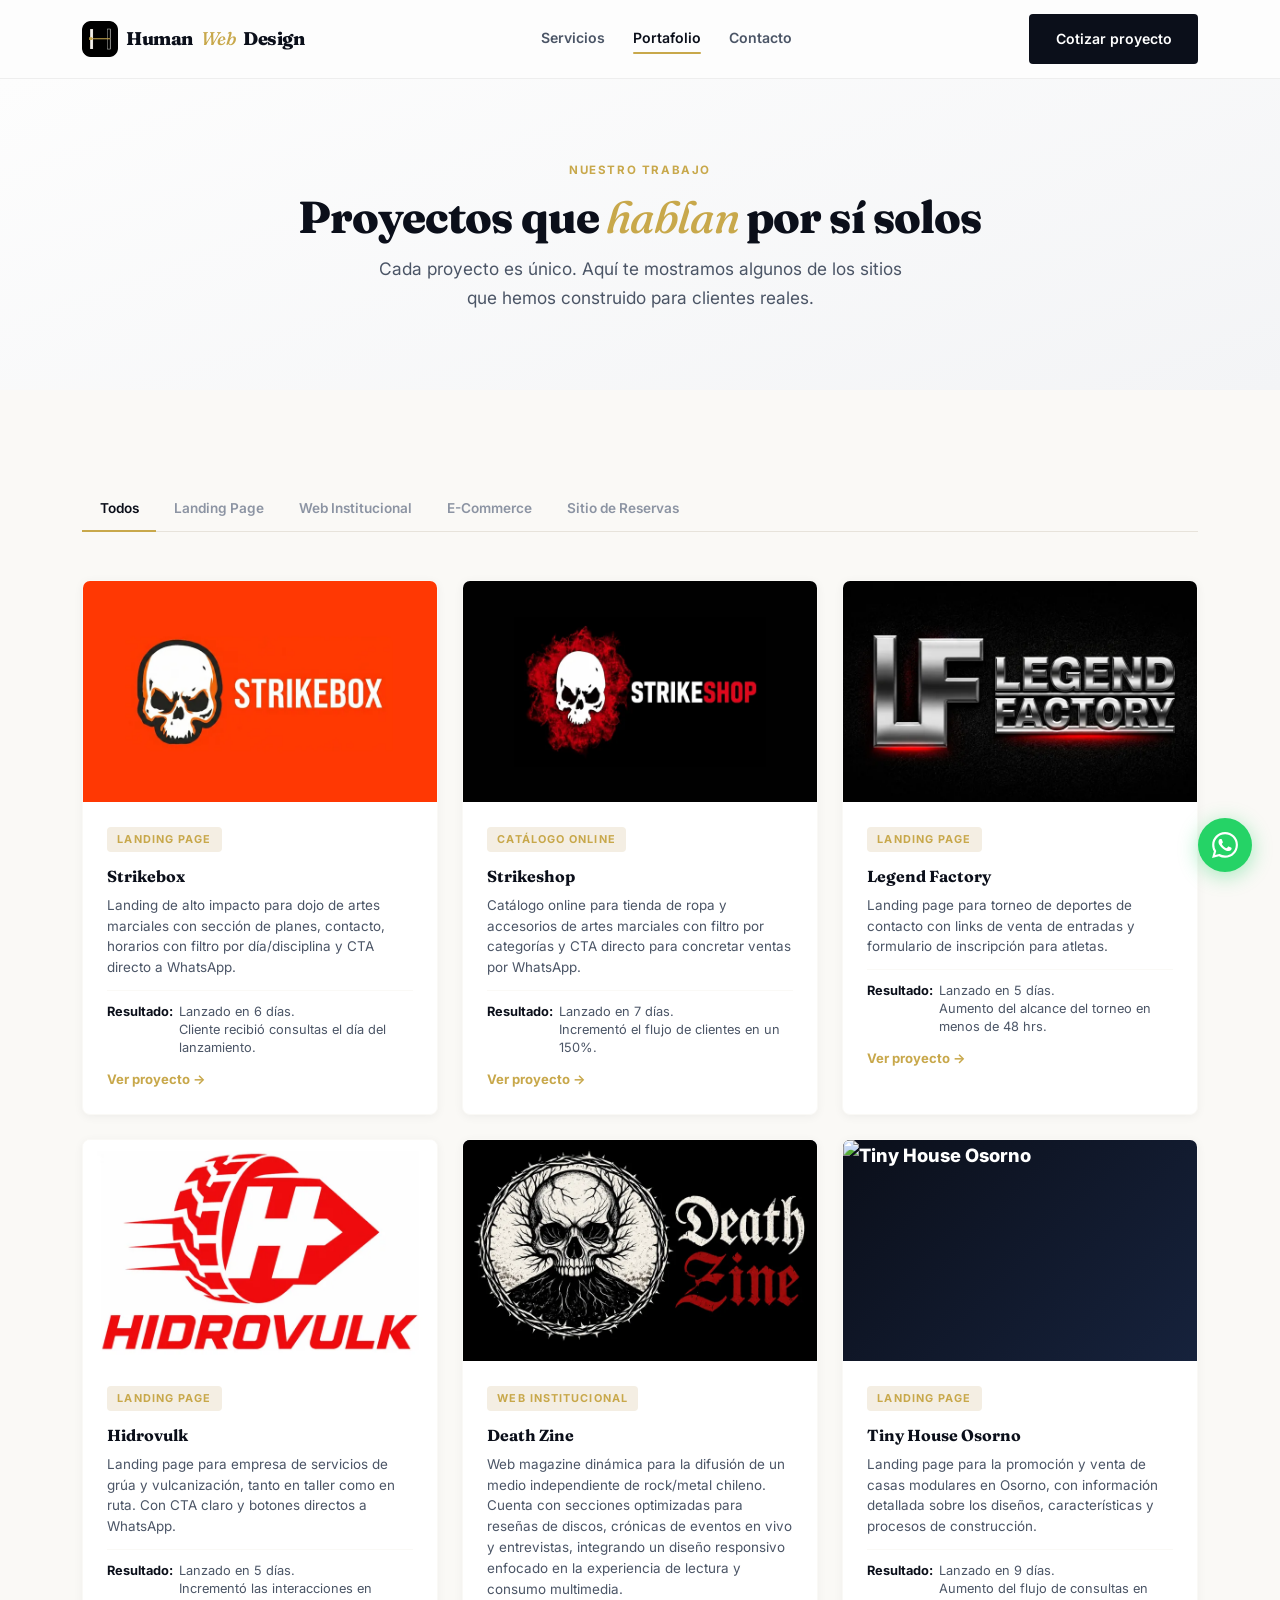
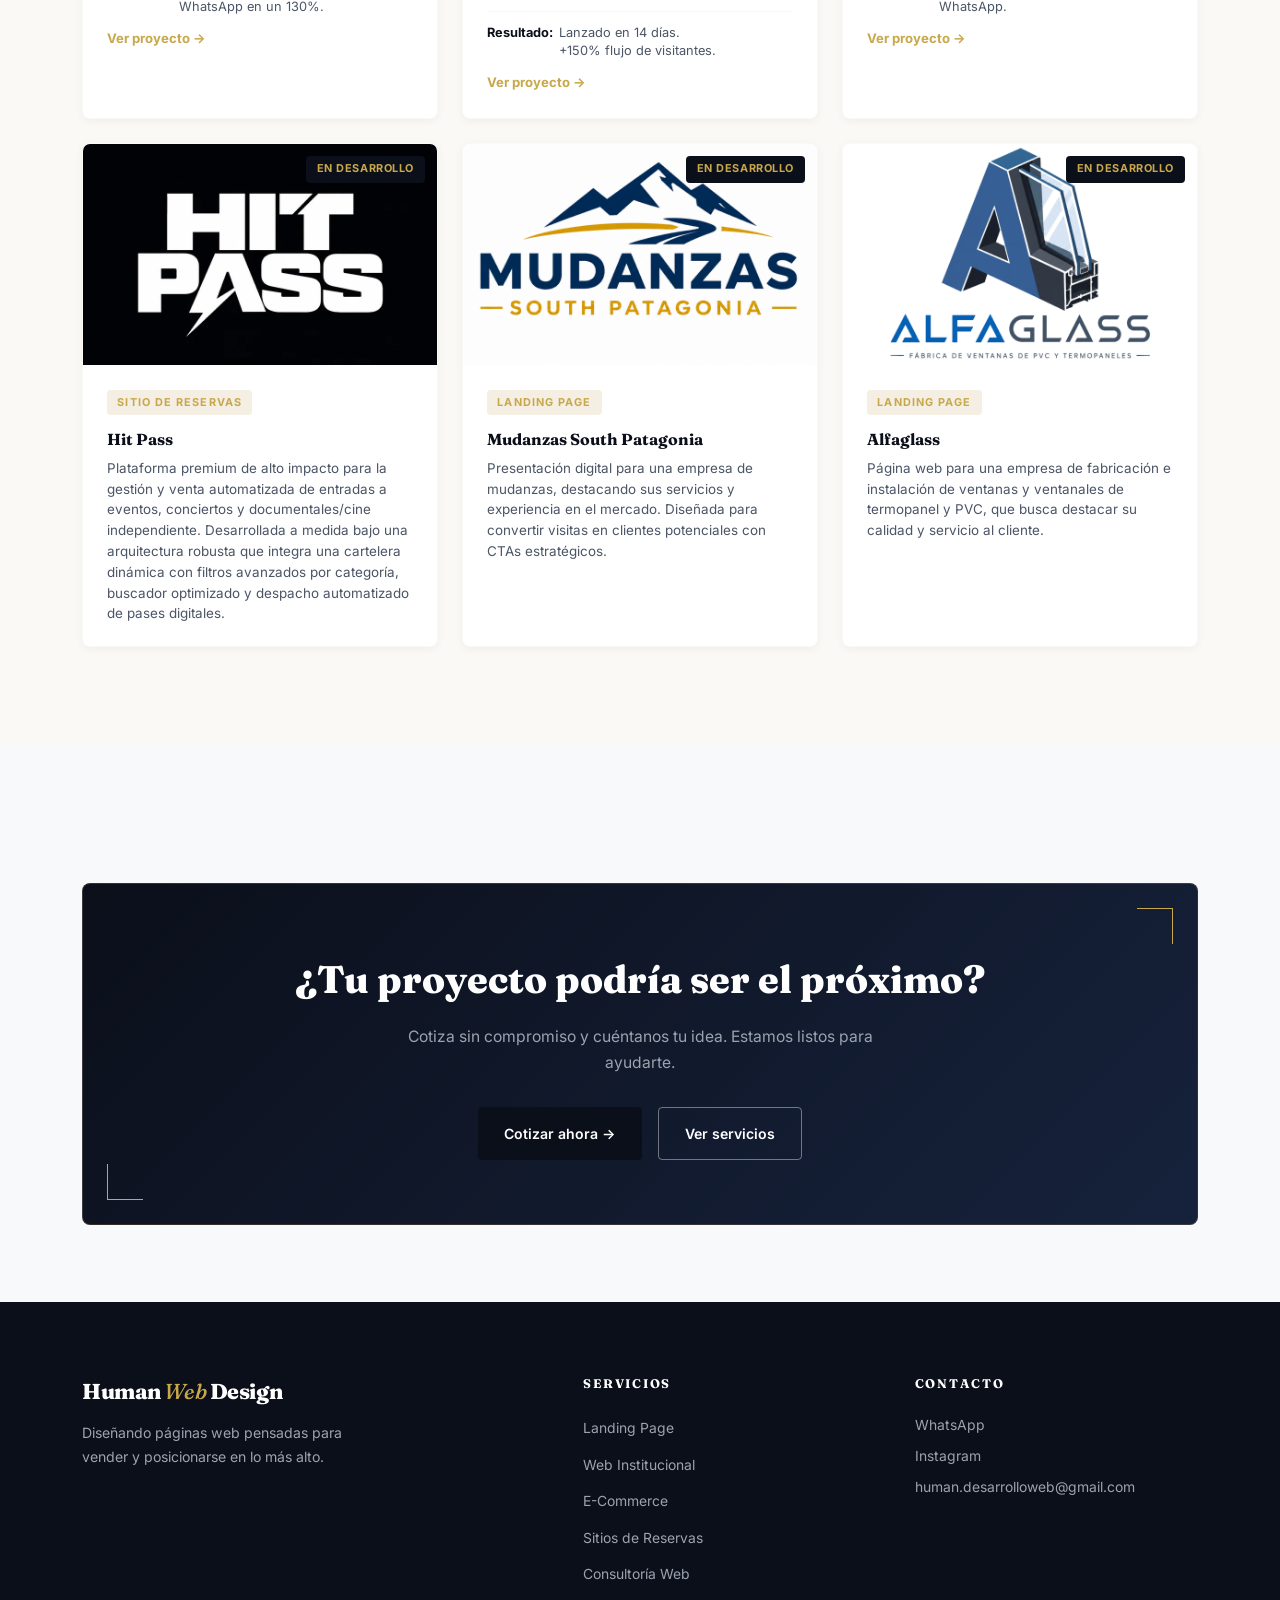
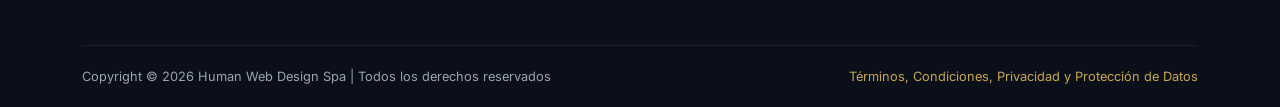
==== commit 9d3761d8: "update portfolio" ====
--- a/portafolio.html
+++ b/portafolio.html
@@ -162,6 +162,23 @@
           </div>
         </div>
 
+        <!-- Tiny House Osorno -->
+        <div class="project-card" data-category="landing-page">
+          <div class="project-thumb thumb-grad-4">
+            <img src="assets/img/logo-tho.png" alt="Tiny House Osorno" width="768" height="512" loading="lazy" decoding="async" />
+          </div>
+          <div class="project-info">
+            <span class="project-tag">Landing Page</span>
+            <h3>Tiny House Osorno</h3>
+            <p>Landing page para la promoción y venta de casas modulares en Osorno, con información detallada sobre los diseños, características y procesos de construcción.</p>
+            <div class="project-result">
+              <strong>Resultado:</strong>
+              <span>Lanzado en 9 días.<br>Aumento del flujo de consultas en WhatsApp.</span>
+            </div>
+            <a href="https://tinyhouseosorno.cl" class="project-link" target="_blank" rel="noopener">Ver proyecto →</a>
+          </div>
+        </div>
+
         <!-- Hit Pass -->
         <div class="project-card" data-category="reservas">
           <div class="project-thumb thumb-grad-5">
@@ -198,19 +215,6 @@
             <span class="project-tag">Landing Page</span>
             <h3>Alfaglass</h3>
             <p>Página web para una empresa de fabricación e instalación de ventanas y ventanales de termopanel y PVC, que busca destacar su calidad y servicio al cliente.</p>
-          </div>
-        </div>
-
-        <!-- Tiny House Osorno -->
-        <div class="project-card" data-category="landing-page">
-          <div class="project-thumb thumb-grad-5">
-            <img src="assets/img/logo-tho.webp" alt="Tiny House Osorno" width="768" height="512" loading="lazy" decoding="async" />
-          </div>
-          <div class="project-info">
-            <span class="badge-wip">En desarrollo</span>
-            <span class="project-tag">Landing Page</span>
-            <h3>Tiny House Osorno</h3>
-            <p>Landing page para una empresa que se dedica a la construcción y venta de tiny houses en Osorno, destacando sus diseños únicos y calidad de materiales.</p>
           </div>
         </div>
 
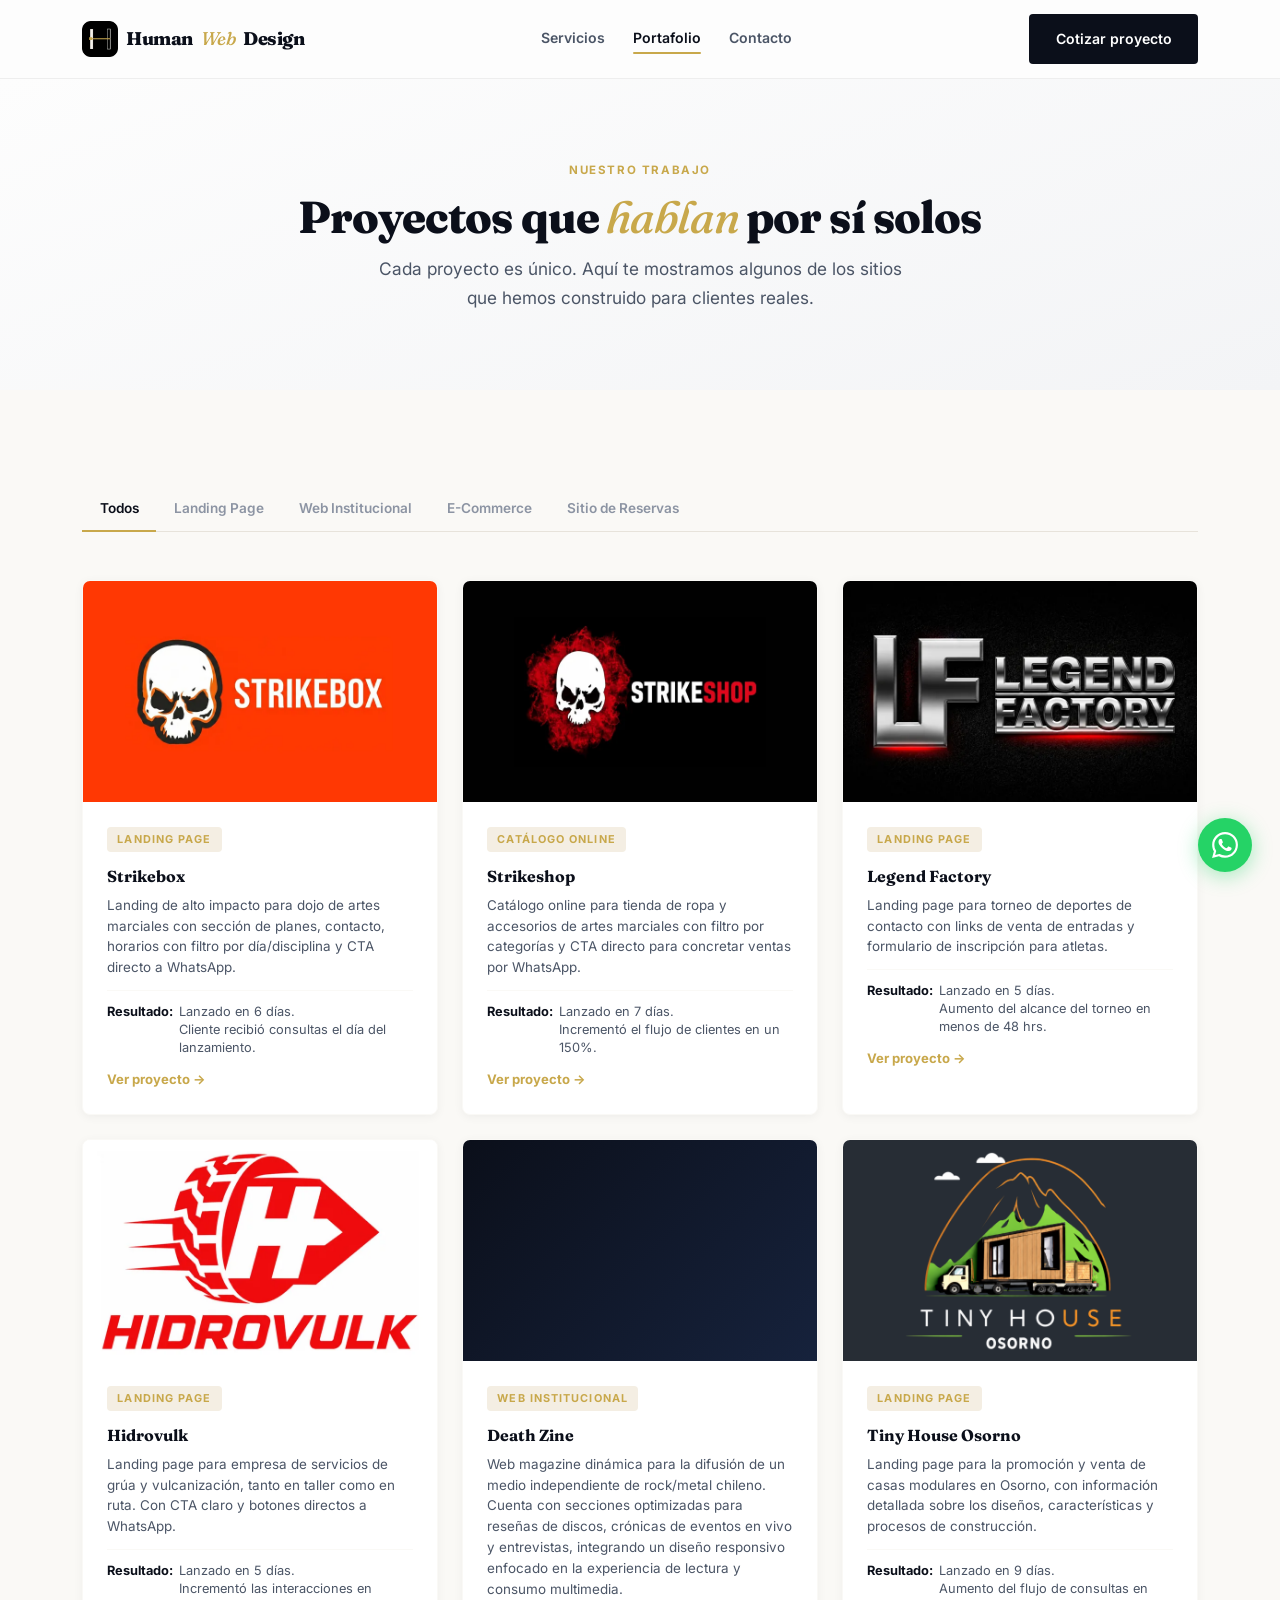
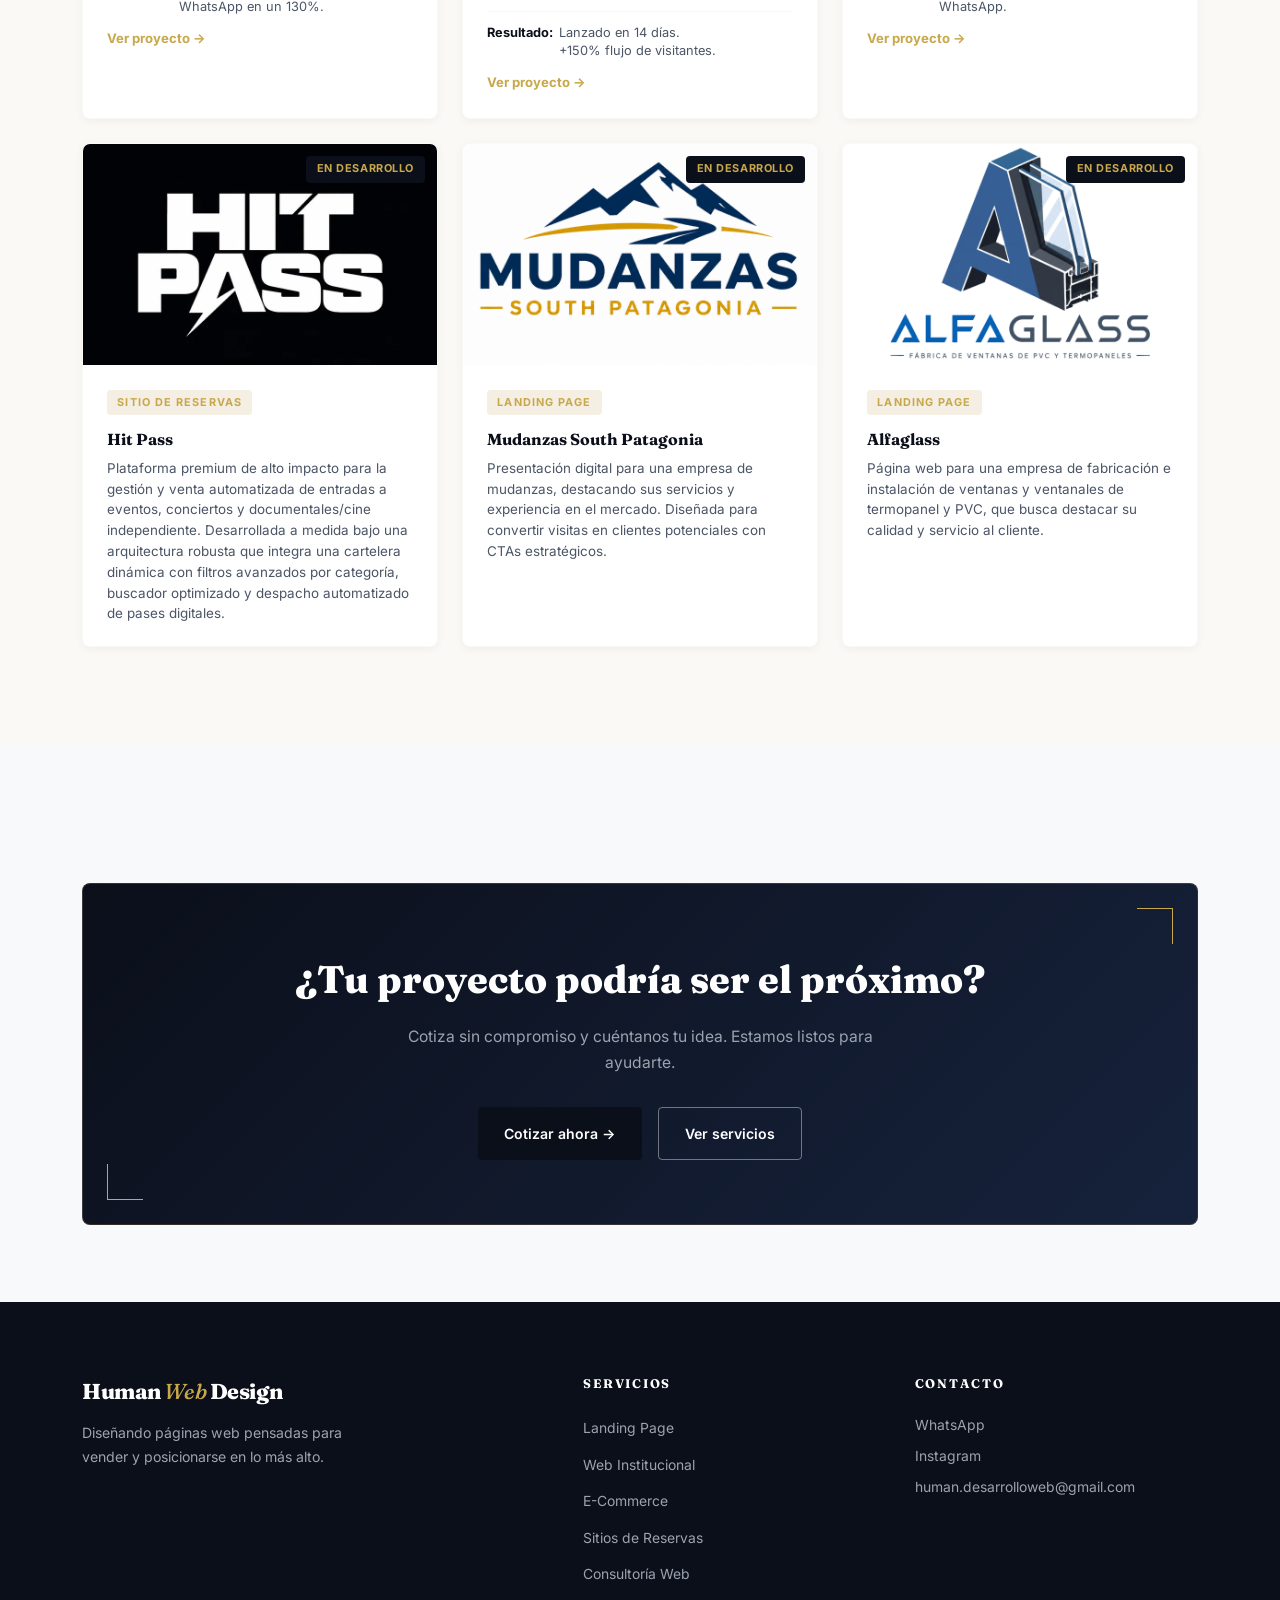
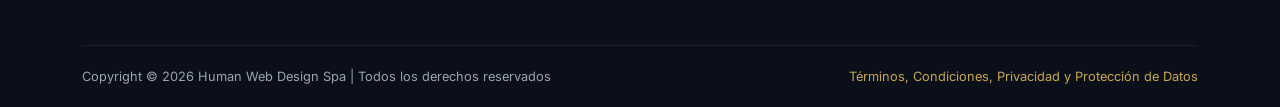
==== commit 658c25e2: "update portfolio img" ====
--- a/portafolio.html
+++ b/portafolio.html
@@ -165,7 +165,7 @@
         <!-- Tiny House Osorno -->
         <div class="project-card" data-category="landing-page">
           <div class="project-thumb thumb-grad-4">
-            <img src="assets/img/logo-tho.png" alt="Tiny House Osorno" width="768" height="512" loading="lazy" decoding="async" />
+            <img src="assets/img/logo-tho.webp" alt="Tiny House Osorno" width="768" height="512" loading="lazy" decoding="async" />
           </div>
           <div class="project-info">
             <span class="project-tag">Landing Page</span>
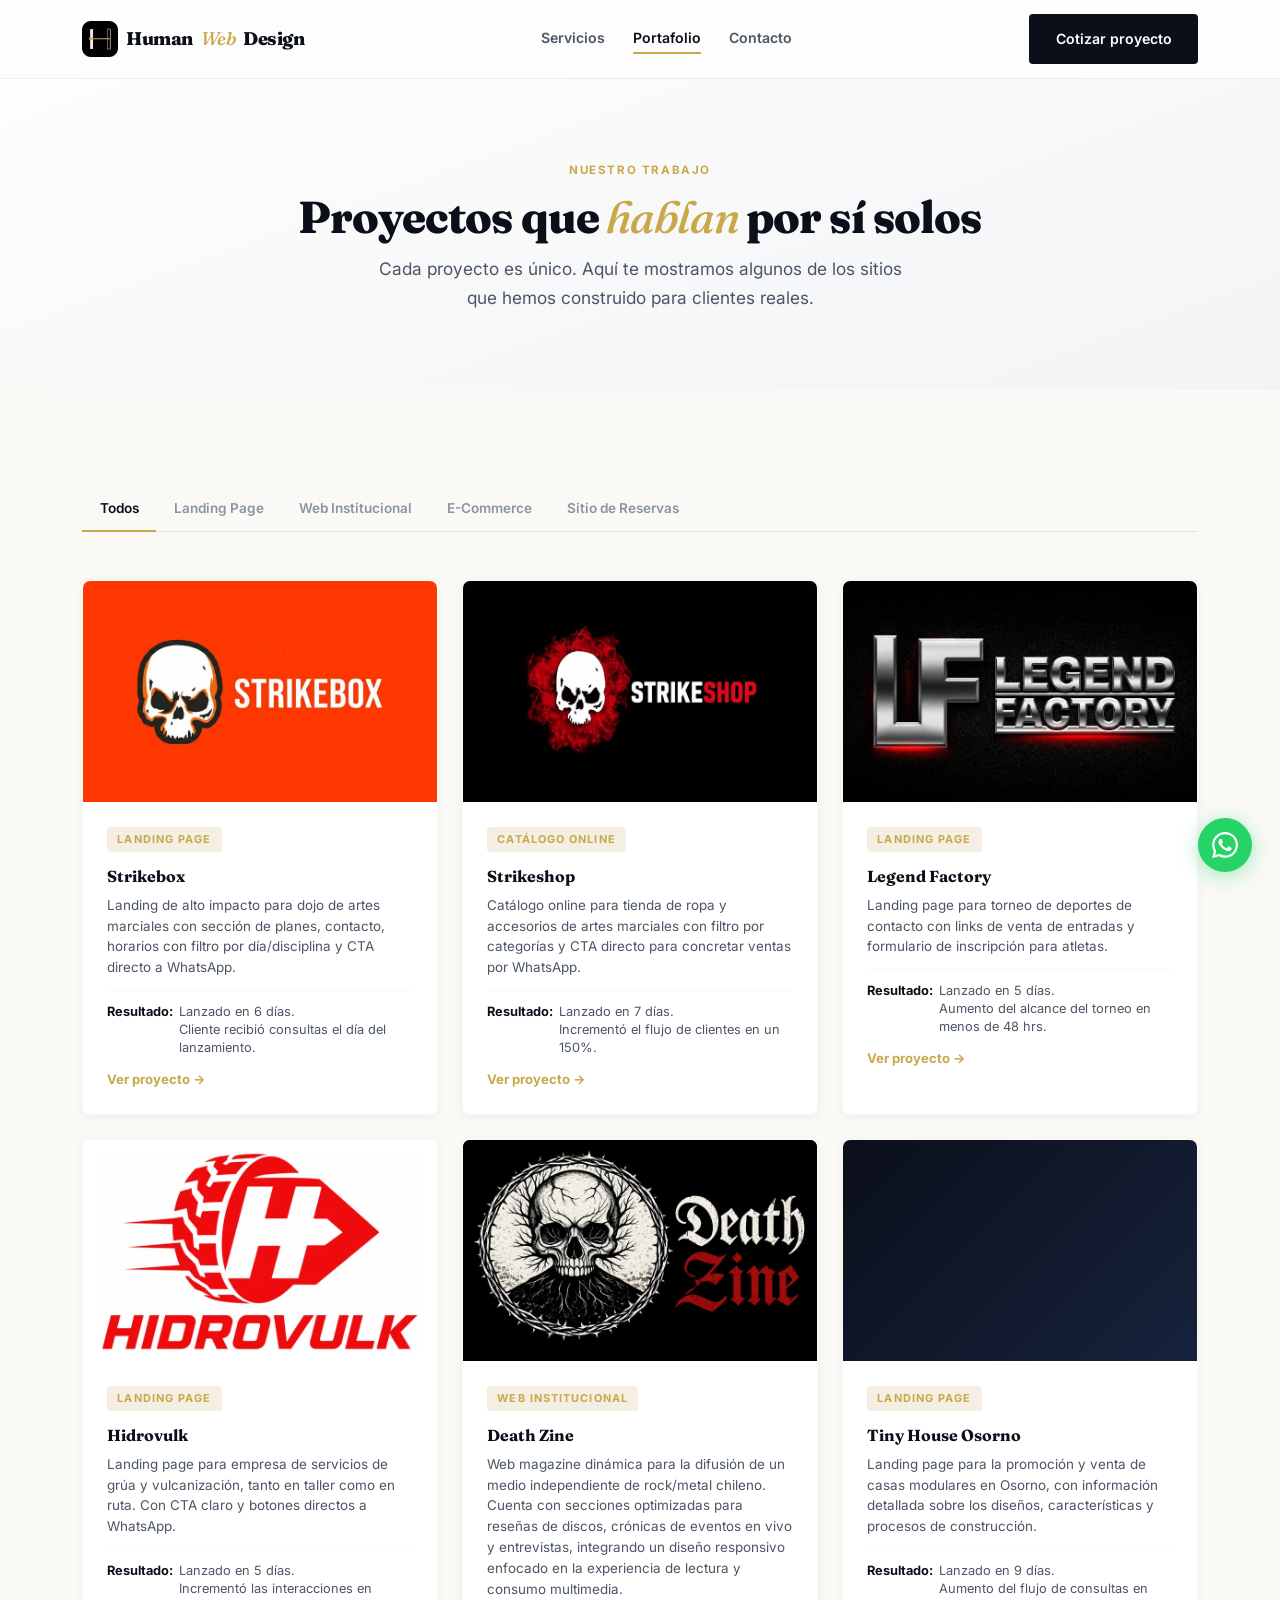
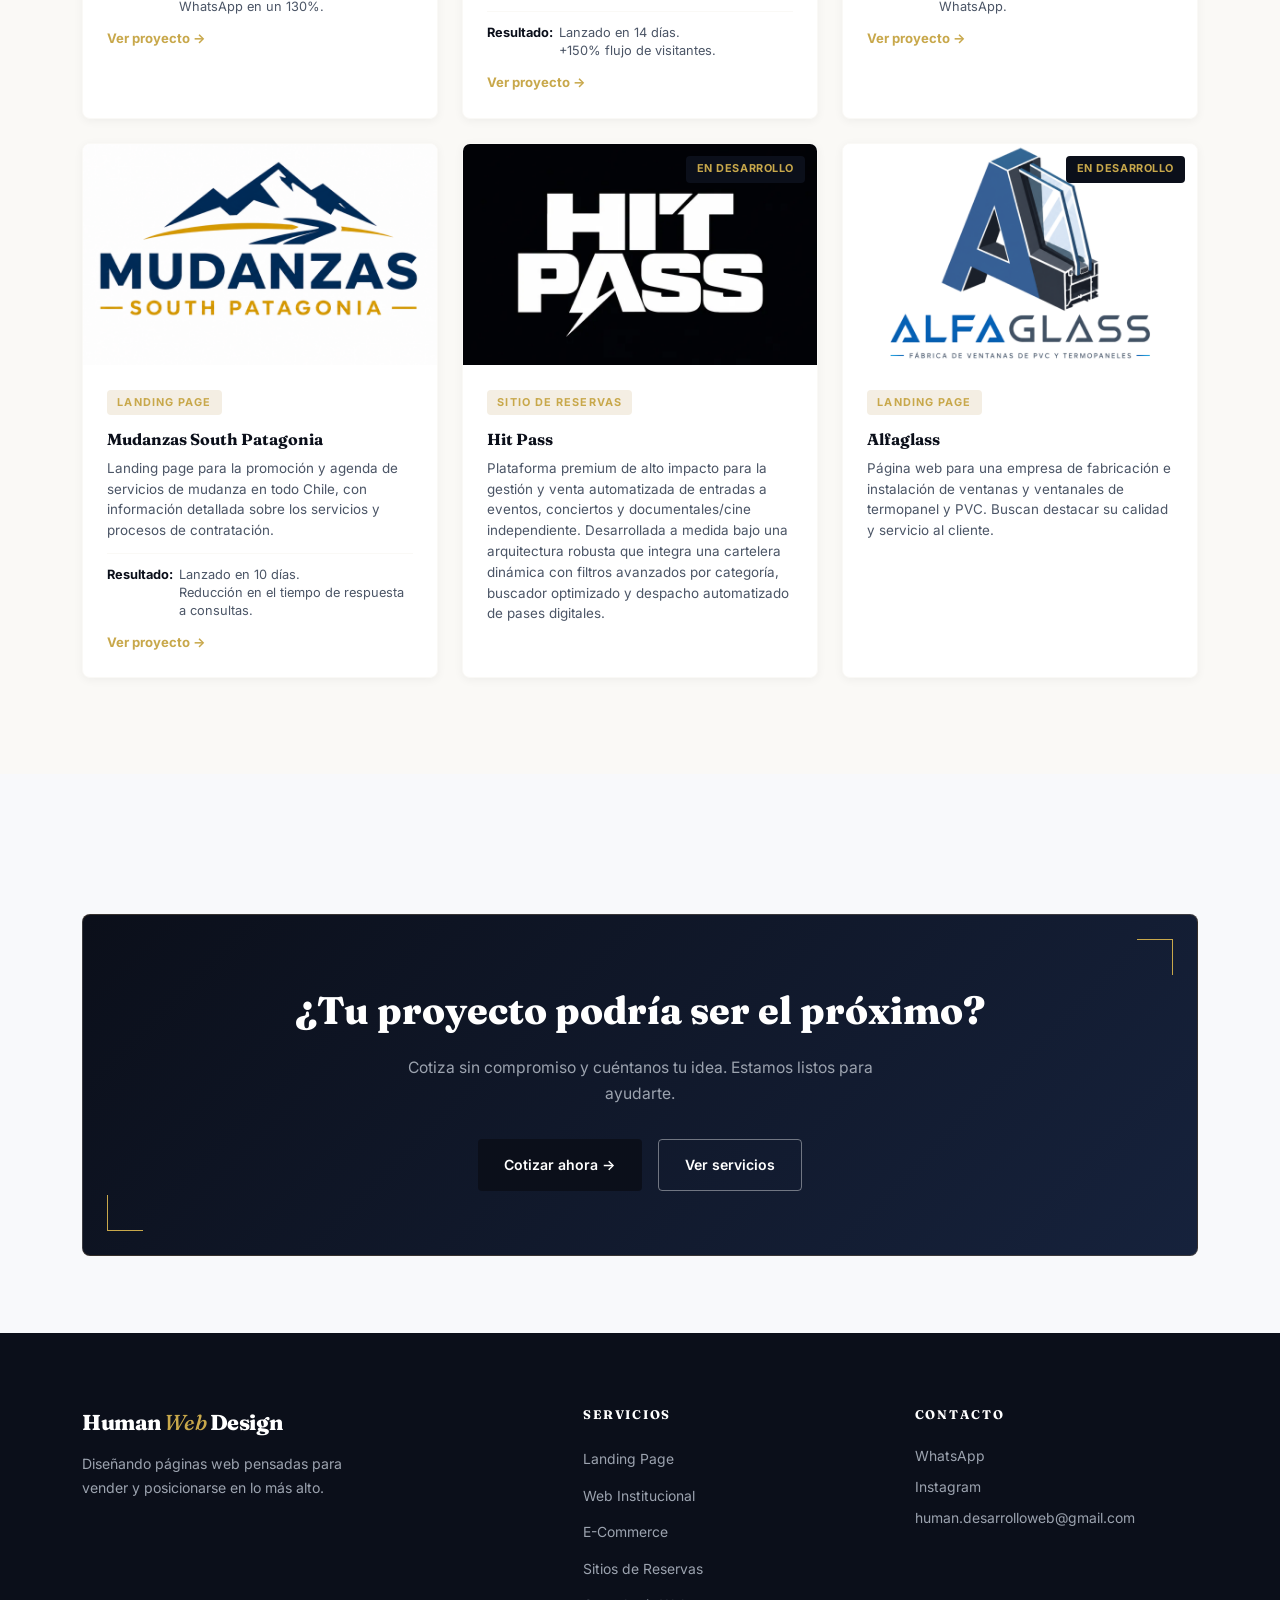
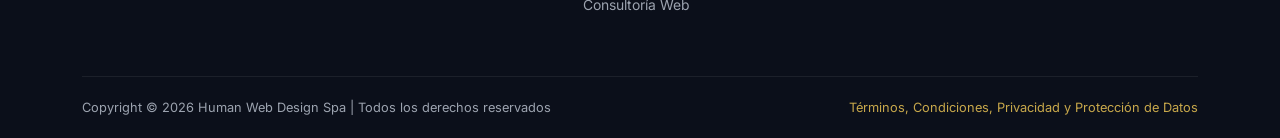
==== commit ec2c9ee4: "update portoflio" ====
--- a/portafolio.html
+++ b/portafolio.html
@@ -179,6 +179,23 @@
           </div>
         </div>
 
+        <!-- Mudanzas South Patagonia -->
+        <div class="project-card" data-category="landing-page">
+          <div class="project-thumb thumb-grad-4">
+            <img src="assets/img/logo-msp.webp" alt="Mudanzas South Patagonia" width="768" height="512" loading="lazy" decoding="async" />
+          </div>
+          <div class="project-info">
+            <span class="project-tag">Landing Page</span>
+            <h3>Mudanzas South Patagonia</h3>
+            <p>Landing page para la promoción y agenda de servicios de mudanza en todo Chile, con información detallada sobre los servicios y procesos de contratación.</p>
+            <div class="project-result">
+              <strong>Resultado:</strong>
+              <span>Lanzado en 10 días.<br>Reducción en el tiempo de respuesta a consultas.</span>
+            </div>
+            <a href="https://mudanzassouthpatagonia.cl" class="project-link" target="_blank" rel="noopener">Ver proyecto →</a>
+          </div>
+        </div>
+
         <!-- Hit Pass -->
         <div class="project-card" data-category="reservas">
           <div class="project-thumb thumb-grad-5">
@@ -191,19 +208,6 @@
             <p>Plataforma premium de alto impacto para la gestión y venta automatizada de entradas a eventos, conciertos y documentales/cine independiente. Desarrollada a medida bajo una arquitectura robusta que integra una cartelera dinámica con filtros avanzados por categoría, buscador optimizado y despacho automatizado de pases digitales.</p>
           </div>
         </div>
-        
-        <!-- Mudanzas South Patagonia -->
-        <div class="project-card" data-category="landing-page">
-          <div class="project-thumb thumb-grad-5">
-            <img src="assets/img/logo-msp.webp" alt="Mudanzas South Patagonia" width="768" height="512" loading="lazy" decoding="async" />
-          </div>
-          <div class="project-info">
-            <span class="badge-wip">En desarrollo</span>
-            <span class="project-tag">Landing Page</span>
-            <h3>Mudanzas South Patagonia</h3>
-            <p>Presentación digital para una empresa de mudanzas, destacando sus servicios y experiencia en el mercado. Diseñada para convertir visitas en clientes potenciales con CTAs estratégicos.</p>
-          </div>
-        </div>
 
         <!-- Alfaglass -->
         <div class="project-card" data-category="landing-page">
@@ -214,7 +218,7 @@
             <span class="badge-wip">En desarrollo</span>
             <span class="project-tag">Landing Page</span>
             <h3>Alfaglass</h3>
-            <p>Página web para una empresa de fabricación e instalación de ventanas y ventanales de termopanel y PVC, que busca destacar su calidad y servicio al cliente.</p>
+            <p>Página web para una empresa de fabricación e instalación de ventanas y ventanales de termopanel y PVC. Buscan destacar su calidad y servicio al cliente.</p>
           </div>
         </div>
 
